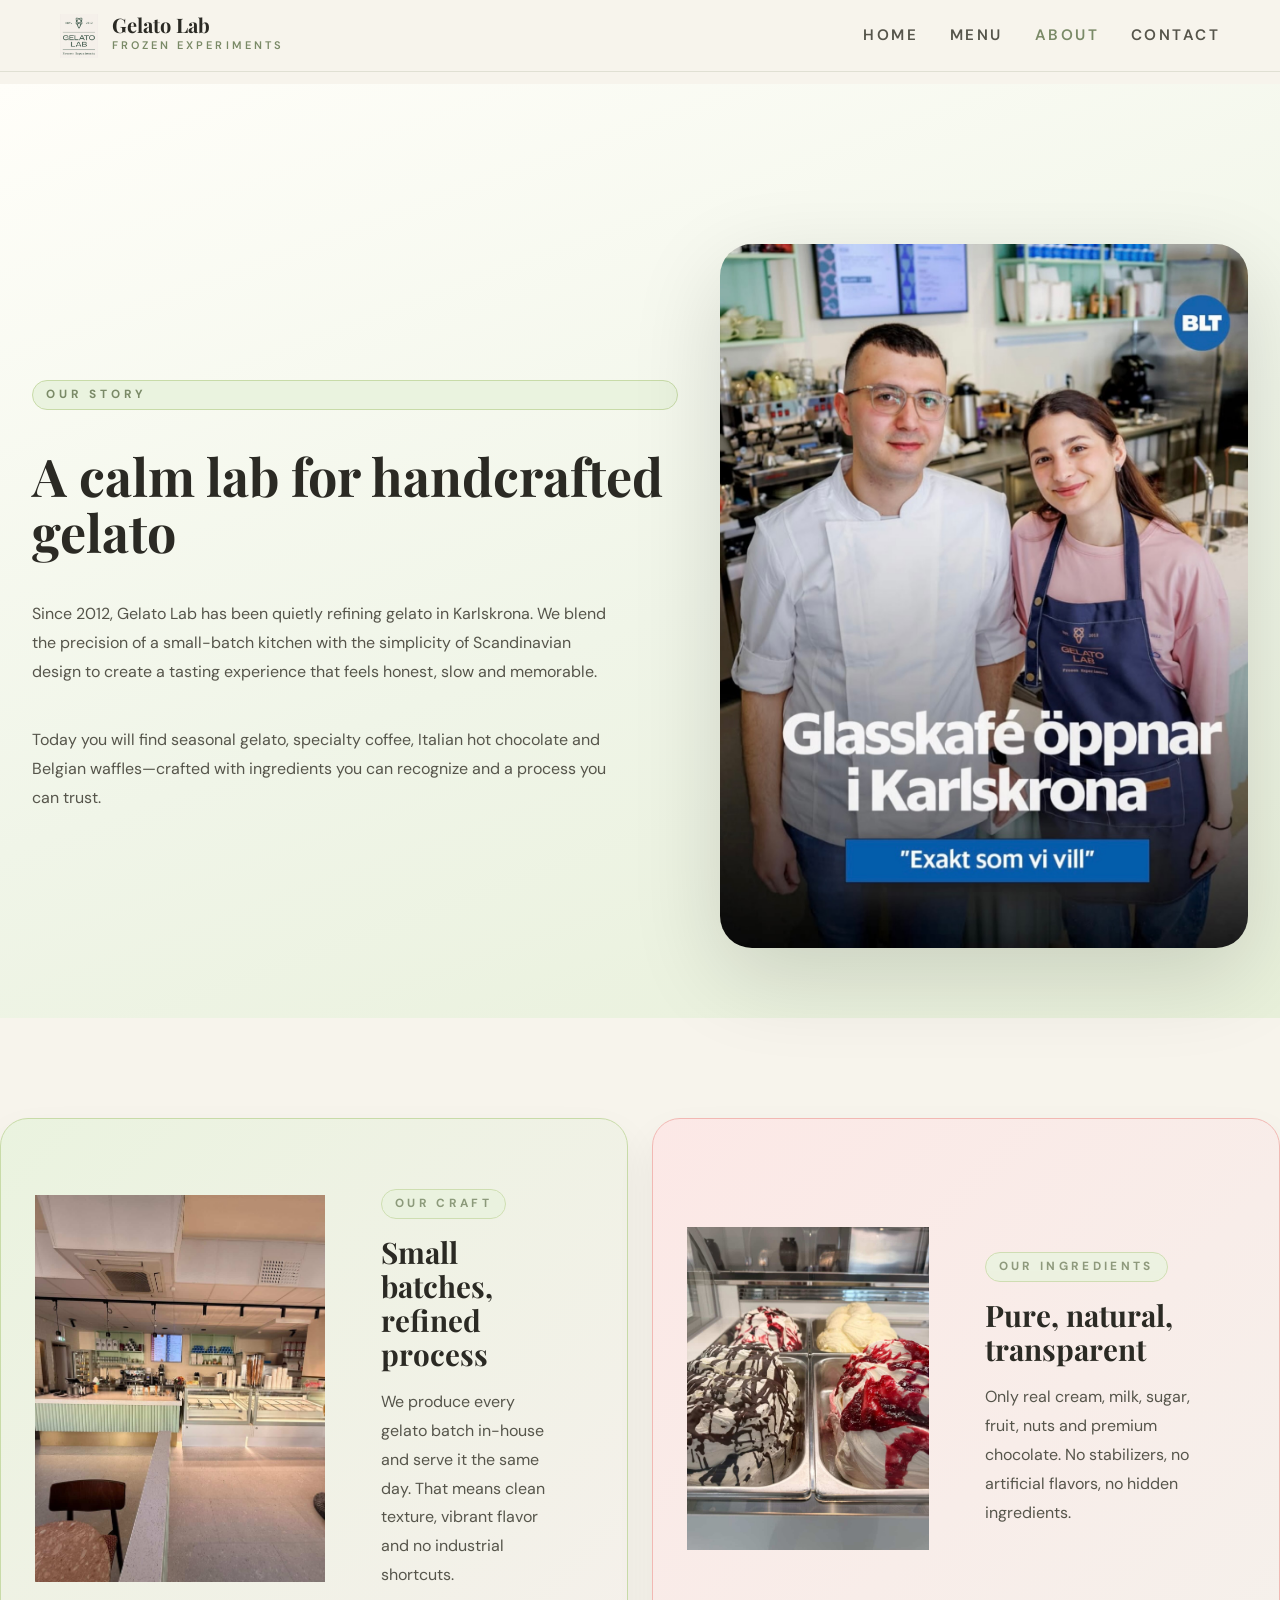
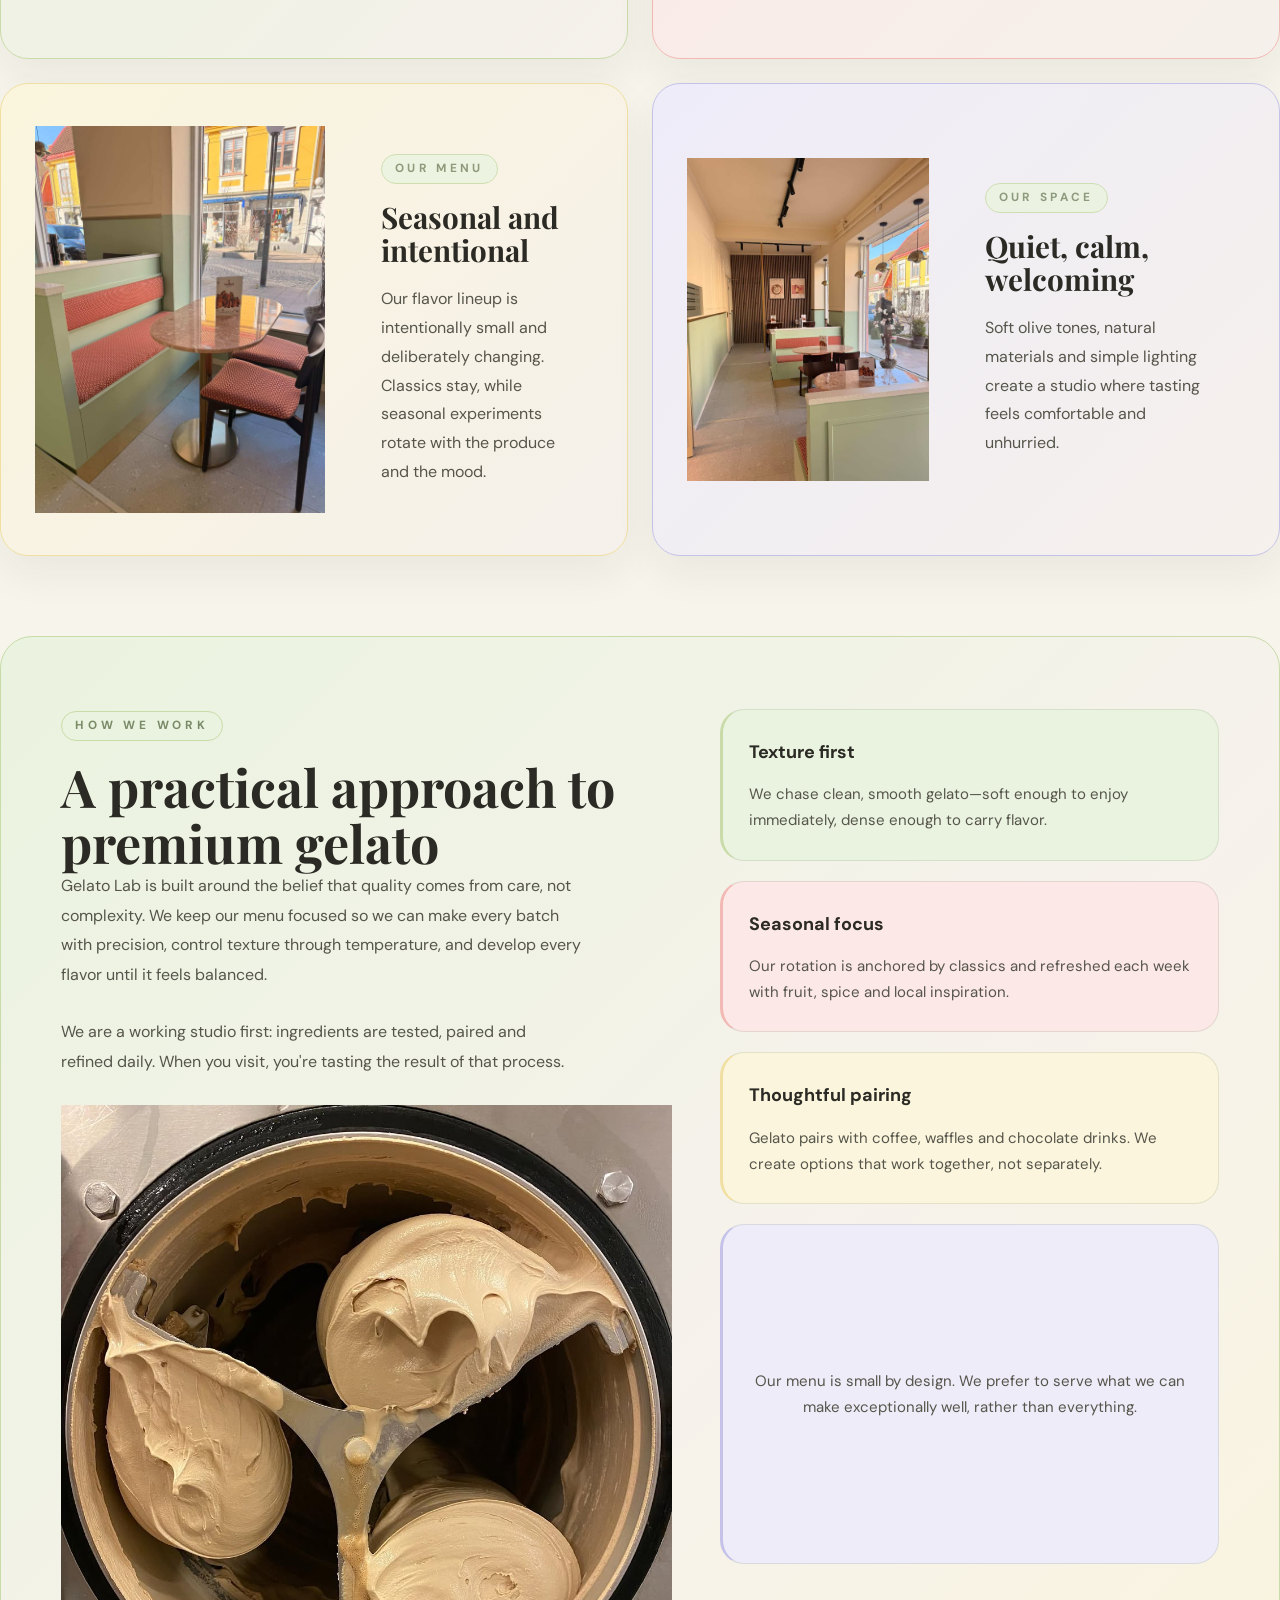
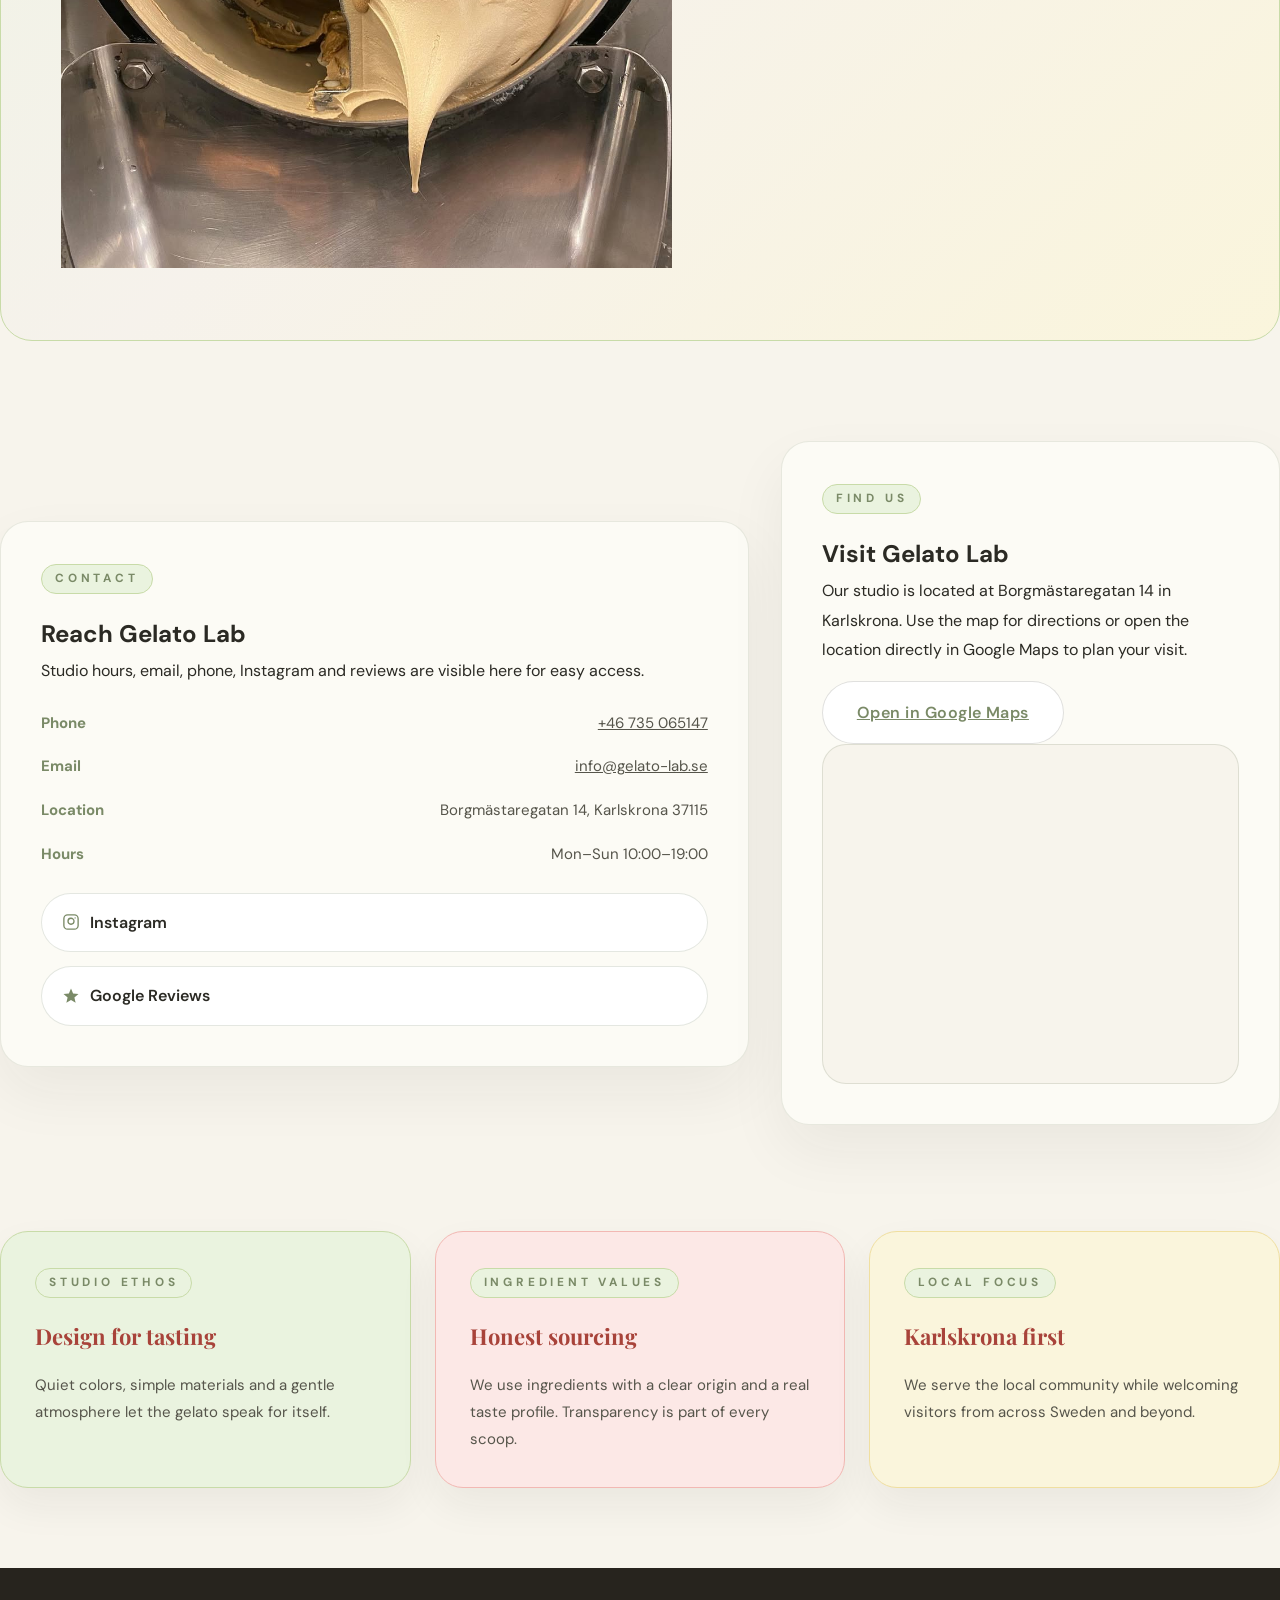
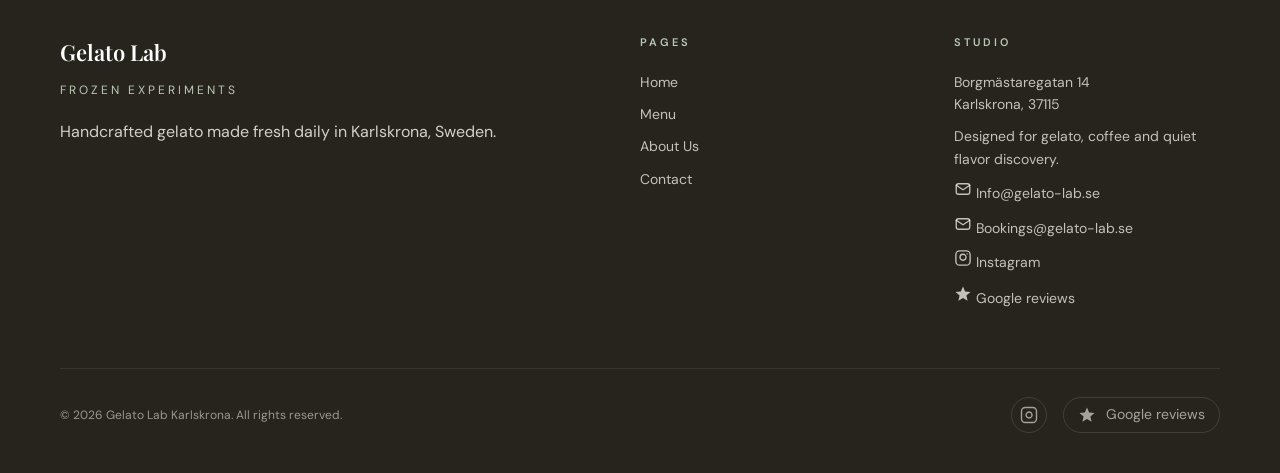
==== about.html @ 35ad4d68 "Initial commit — Gelato Lab website" ====
﻿<!DOCTYPE html>
<html lang="en">
<head>
  <meta charset="UTF-8">
  <meta name="viewport" content="width=device-width, initial-scale=1.0">
  <title>About — Gelato Lab Karlskrona</title>
  <meta name="description" content="About Gelato Lab Karlskrona — handcrafted gelato and seasonal flavor experiments in a calm Scandinavian studio.">
  <link rel="stylesheet" href="style.css">
</head>
<body>

<nav id="navbar">
  <a href="index.html" class="nav-logo">
    <img src="images/SnapInsta.to_659106997_18074643134551506_6275547762048214726_n.jpg" alt="Gelato Lab logo" class="nav-logo-image">
    <div>
      <div class="nav-logo-name">Gelato Lab</div>
      <div class="nav-logo-sub">Frozen Experiments</div>
    </div>
  </a>
  <div class="nav-links">
    <a href="index.html">Home</a>
    <a href="menu.html">Menu</a>
    <a href="about.html" class="active">About</a>
    <a href="about.html#contact">Contact</a>
  </div>
  <button class="hamburger" id="hamburger" aria-label="Menu">
    <span></span>
    <span></span>
    <span></span>
  </button>
</nav>

<div class="mobile-nav" id="mobileNav">
  <a href="index.html">Home</a>
  <a href="menu.html">Menu</a>
  <a href="about.html">About Us</a>
  <a href="about.html#contact">Contact</a>
</div>

<section class="page-hero page-wrapper">
  <div class="page-hero-grid">
    <div class="page-hero-copy">
      <div class="section-label">Our Story</div>
      <h1 class="section-title">A calm lab for handcrafted gelato</h1>
      <p>Since 2012, Gelato Lab has been quietly refining gelato in Karlskrona. We blend the precision of a small-batch kitchen with the simplicity of Scandinavian design to create a tasting experience that feels honest, slow and memorable.</p>
      <p class="page-hero-subtitle">Today you will find seasonal gelato, specialty coffee, Italian hot chocolate and Belgian waffles—crafted with ingredients you can recognize and a process you can trust.</p>
    </div>
    <div class="page-hero-media">
      <img src="images/Gelato Lab Karlskrona (@gelatolab_karlskrona) • Φωτογραφίες και βίντεο στο Instagram_files/659153234_18078002399551506_5171169523200007394_n.jpg" alt="Gelato Lab founders in the studio" />
    </div>
  </div>
</section>

<section class="page-wrapper about-feature-grid">
  <article class="feature-card">
    <div class="feature-photo">
      <img src="images/gelato-counter.jpg" alt="Gelato Lab counter with fresh gelato" />
    </div>
    <div class="feature-copy">
      <div class="section-label">Our craft</div>
      <h3>Small batches, refined process</h3>
      <p>We produce every gelato batch in-house and serve it the same day. That means clean texture, vibrant flavor and no industrial shortcuts.</p>
    </div>
  </article>
  <article class="feature-card">
    <div class="feature-photo">
      <img src="images/gelato-1.jpg" alt="Fresh gelato scoop from Gelato Lab" />
    </div>
    <div class="feature-copy">
      <div class="section-label">Our ingredients</div>
      <h3>Pure, natural, transparent</h3>
      <p>Only real cream, milk, sugar, fruit, nuts and premium chocolate. No stabilizers, no artificial flavors, no hidden ingredients.</p>
    </div>
  </article>
  <article class="feature-card">
    <div class="feature-photo">
      <img src="images/interior-3.jpg" alt="Gelato Lab menu and studio interior" />
    </div>
    <div class="feature-copy">
      <div class="section-label">Our menu</div>
      <h3>Seasonal and intentional</h3>
      <p>Our flavor lineup is intentionally small and deliberately changing. Classics stay, while seasonal experiments rotate with the produce and the mood.</p>
    </div>
  </article>
  <article class="feature-card">
    <div class="feature-photo">
      <img src="images/interior-1.jpg" alt="Gelato Lab interior with warm lighting" />
    </div>
    <div class="feature-copy">
      <div class="section-label">Our space</div>
      <h3>Quiet, calm, welcoming</h3>
      <p>Soft olive tones, natural materials and simple lighting create a studio where tasting feels comfortable and unhurried.</p>
    </div>
  </article>
</section>

<section class="page-wrapper visit">
  <div class="visit-grid">
    <div class="visit-text">
      <div class="section-label">How we work</div>
      <h2 class="section-title">A practical approach to premium gelato</h2>
      <p>Gelato Lab is built around the belief that quality comes from care, not complexity. We keep our menu focused so we can make every batch with precision, control texture through temperature, and develop every flavor until it feels balanced.</p>
      <p>We are a working studio first: ingredients are tested, paired and refined daily. When you visit, you're tasting the result of that process.</p>
      <div class="how-we-work-image">
        <img src="images/SnapInsta.to_621468457_18070999622408447_4140659916754461827_n.jpg" alt="Fresh gelato churned in the studio machine" />
      </div>
    </div>
    <div class="info-card">
      <div>
        <h3>Texture first</h3>
        <p>We chase clean, smooth gelato—soft enough to enjoy immediately, dense enough to carry flavor.</p>
      </div>
      <div>
        <h3>Seasonal focus</h3>
        <p>Our rotation is anchored by classics and refreshed each week with fruit, spice and local inspiration.</p>
      </div>
      <div>
        <h3>Thoughtful pairing</h3>
        <p>Gelato pairs with coffee, waffles and chocolate drinks. We create options that work together, not separately.</p>
      </div>
      <div class="map-slot">
        <p>Our menu is small by design. We prefer to serve what we can make exceptionally well, rather than everything.</p>
      </div>
    </div>
  </div>
</section>

<section id="contact" class="page-wrapper contact-summary">
  <div class="contact-summary-grid">
    <div class="contact-block">
      <div class="section-label">Contact</div>
      <h2>Reach Gelato Lab</h2>
      <p>Studio hours, email, phone, Instagram and reviews are visible here for easy access.</p>
      <div class="info-list">
        <div><strong>Phone</strong><span><a href="tel:+46735065147">+46 735 065147</a></span></div>
        <div><strong>Email</strong><span><a href="mailto:info@gelato-lab.se">info@gelato-lab.se</a></span></div>
        <div><strong>Location</strong><span>Borgmästaregatan 14, Karlskrona 37115</span></div>
        <div><strong>Hours</strong><span>Mon–Sun 10:00–19:00</span></div>
      </div>
      <div class="social-links">
        <a class="social-button" href="https://instagram.com/gelatolab_karlskrona" target="_blank" rel="noreferrer">
          <svg class="social-icon" viewBox="0 0 24 24" fill="none" stroke="currentColor" stroke-width="1.8" stroke-linecap="round" stroke-linejoin="round" aria-hidden="true">
            <rect x="2.5" y="2.5" width="19" height="19" rx="5" />
            <path d="M16 11.37a4 4 0 1 1-4.37-4.37 4 4 0 0 1 4.37 4.37z" />
            <path d="M17.5 6.5h.01" />
          </svg>
          Instagram
        </a>
        <a class="social-button" href="https://www.google.com/search?sca_esv=a8a1df066fc05464&hl=el-GR&sxsrf=ANbL-n54ofU8lD_Y3WZA1Qxf8tGjYwjTgw:1779018287555&si=AL3DRZFIhG6pAqfNLal55wUTwygCG0fClF3UxiOmgw9Hq7nbWeLBuldpTzaCF23j_IvNpRYEe43wrkkYQDiz-3UOODNv6yL4XcpLDLP13R3rFXqVkMTZ8NvjpI8g5ELxMSGSnvg6WJ2iunuxoPZFOhYgMo0wwz9n5g%3D%3D&q=Gelato+Lab+%CE%9A%CF%81%CE%B9%CF%84%CE%B9%CE%BA%CE%AD%CF%82&sa=X&ved=2ahUKEwjxltDIn8CUAxVdhu4BHSkZDgAQ0bkNegQILRAF&biw=1912&bih=948&dpr=1" target="_blank" rel="noreferrer">
          <svg class="social-icon" viewBox="0 0 24 24" fill="currentColor" aria-hidden="true">
            <path d="M12 17.27L18.18 21l-1.64-7.03L22 9.24l-7.19-.62L12 2 9.19 8.62 2 9.24l5.46 4.73L5.82 21z" />
          </svg>
          Google Reviews
        </a>
      </div>
    </div>
    <div class="visit-block">
      <div class="section-label">Find us</div>
      <h2>Visit Gelato Lab</h2>
      <p>Our studio is located at Borgmästaregatan 14 in Karlskrona. Use the map for directions or open the location directly in Google Maps to plan your visit.</p>
      <a class="btn-outline map-link" href="https://www.google.com/maps/search/?api=1&query=Borgm%C3%A4staregatan+14+Karlskrona" target="_blank" rel="noreferrer">Open in Google Maps</a>
      <div class="map-embed">
        <iframe src="https://www.google.com/maps?q=Borgm%C3%A4staregatan+14+Karlskrona&output=embed" loading="lazy" referrerpolicy="no-referrer-when-downgrade"></iframe>
      </div>
    </div>
  </div>
</section>

<section class="page-wrapper intro-grid">
  <article class="card">
    <div class="section-label">Studio ethos</div>
    <h3>Design for tasting</h3>
    <p>Quiet colors, simple materials and a gentle atmosphere let the gelato speak for itself.</p>
  </article>
  <article class="card">
    <div class="section-label">Ingredient values</div>
    <h3>Honest sourcing</h3>
    <p>We use ingredients with a clear origin and a real taste profile. Transparency is part of every scoop.</p>
  </article>
  <article class="card">
    <div class="section-label">Local focus</div>
    <h3>Karlskrona first</h3>
    <p>We serve the local community while welcoming visitors from across Sweden and beyond.</p>
  </article>
</section>


<footer>
  <div class="footer-grid page-wrapper">
    <div class="footer-brand">
      <div class="footer-logo-name">Gelato Lab</div>
      <div class="footer-slogan">Frozen Experiments</div>
      <p>Handcrafted gelato made fresh daily in Karlskrona, Sweden.</p>
    </div>
    <div class="footer-col">
      <h4>Pages</h4>
      <a href="index.html">Home</a>
      <a href="menu.html">Menu</a>
      <a href="about.html">About Us</a>
      <a href="about.html#contact">Contact</a>
    </div>
    <div class="footer-col">
      <h4>Studio</h4>
      <p>Borgmästaregatan 14<br>Karlskrona, 37115</p>
      <p>Designed for gelato, coffee and quiet flavor discovery.</p>
      <a class="footer-link" href="mailto:Info@gelato-lab.se">
        <svg viewBox="0 0 24 24" fill="none" stroke="currentColor" stroke-width="1.8" stroke-linecap="round" stroke-linejoin="round" aria-hidden="true">
          <rect x="3" y="5" width="18" height="14" rx="3" />
          <path d="M3 7l9 6 9-6" />
        </svg>
        Info@gelato-lab.se
      </a>
      <a class="footer-link" href="mailto:bookings@gelato-lab.se">
        <svg viewBox="0 0 24 24" fill="none" stroke="currentColor" stroke-width="1.8" stroke-linecap="round" stroke-linejoin="round" aria-hidden="true">
          <rect x="3" y="5" width="18" height="14" rx="3" />
          <path d="M3 7l9 6 9-6" />
        </svg>
        Bookings@gelato-lab.se
      </a>
      <a class="footer-link" href="https://instagram.com/gelatolab_karlskrona" target="_blank">
        <svg viewBox="0 0 24 24" fill="none" stroke="currentColor" stroke-width="1.8" stroke-linecap="round" stroke-linejoin="round" aria-hidden="true">
          <rect x="2.5" y="2.5" width="19" height="19" rx="5" />
          <path d="M16 11.37a4 4 0 1 1-4.37-4.37 4 4 0 0 1 4.37 4.37z" />
          <path d="M17.5 6.5h.01" />
        </svg>
        Instagram
      </a>
      <a class="footer-link" href="https://share.google/L7elpZVyy0P3SIsA5" target="_blank" style="margin-top:12px;">
        <svg viewBox="0 0 24 24" fill="currentColor" aria-hidden="true">
          <path d="M12 17.27L18.18 21l-1.64-7.03L22 9.24l-7.19-.62L12 2 9.19 8.62 2 9.24l5.46 4.73L5.82 21z" />
        </svg>
        Google reviews
      </a>
    </div>
  </div>
  <div class="footer-bottom page-wrapper">
    <span>© 2026 Gelato Lab Karlskrona. All rights reserved.</span>
    <div class="footer-social">
      <a href="https://instagram.com/gelatolab_karlskrona" target="_blank" aria-label="Instagram">
        <svg width="16" height="16" viewBox="0 0 24 24" fill="none" stroke="currentColor" stroke-width="1.8"><rect x="2" y="2" width="20" height="20" rx="5"/><path d="M16 11.37A4 4 0 1 1 12.63 8 4 4 0 0 1 16 11.37z"/><line x1="17.5" y1="6.5" x2="17.51" y2="6.5"/></svg>
      </a>
      <a class="footer-link" href="https://share.google/L7elpZVyy0P3SIsA5" target="_blank" aria-label="Google reviews">
        <svg width="16" height="16" viewBox="0 0 24 24" fill="currentColor" aria-hidden="true"><path d="M12 17.27L18.18 21l-1.64-7.03L22 9.24l-7.19-.62L12 2 9.19 8.62 2 9.24l5.46 4.73L5.82 21z"/></svg>
        <span>Google reviews</span>
      </a>
    </div>
  </div>
</footer>

<script>
  const navbar = document.getElementById('navbar');
  window.addEventListener('scroll', () => navbar.classList.toggle('scrolled', window.scrollY > 20));
  const hamburger = document.getElementById('hamburger');
  const mobileNav = document.getElementById('mobileNav');
  hamburger.addEventListener('click', () => mobileNav.classList.toggle('open'));
</script>
</body>
</html>
---- style.css ----
@import url('https://fonts.googleapis.com/css2?family=Playfair+Display:ital,wght@0,400;0,500;0,600;0,700;1,400;1,500&family=DM+Sans:wght@300;400;500;600&display=swap');

:root {
  --olive: #a8b899;
  --olive-dark: #7a8a67;
  --olive-soft: #dce4d4;
  --olive-pale: #eff3eb;
  --cream: #f5f0eb;
  --cream-soft: #ede8e2;
  --stone: #5f5a4d;
  --accent: #c75448;
  --accent-deep: #a8433a;
  --accent-soft: #f0d9ce;
  --text: #2b2a24;
  --text-mid: #56554b;
  --text-light: #7b7b72;
  --white: #fcfbf5;
  --shadow: rgba(41,38,33,0.08);
  --pistachio: #c8dba8;
  --pistachio-soft: #eaf3df;
  --strawberry: #f2b8b3;
  --strawberry-soft: #fce8e6;
  --lemon: #f0dfa0;
  --lemon-soft: #faf5dc;
  --blueberry: #c4c2e8;
  --blueberry-soft: #eeecf9;
}

* {
  margin: 0;
  padding: 0;
  box-sizing: border-box;
}

html {
  scroll-behavior: smooth;
}

body {
  min-height: 100vh;
  padding-top: 84px;
  font-family: 'DM Sans', sans-serif;
  font-size: 16px;
  line-height: 1.85;
  font-weight: 400;
  background: #f7f4ec;
  color: var(--text);
  overflow-x: hidden;
  -webkit-font-smoothing: antialiased;
  text-rendering: optimizeLegibility;
}

img {
  max-width: 100%;
  display: block;
}

a {
  color: inherit;
}

button,
a {
  font: inherit;
}

nav {
  position: fixed;
  top: 0;
  left: 0;
  right: 0;
  z-index: 100;
  background: rgba(247,244,236,0.94);
  backdrop-filter: blur(16px);
  -webkit-backdrop-filter: blur(16px);
  border-bottom: 1px solid rgba(107,124,89,0.16);
  padding: 0 60px;
  height: 72px;
  display: flex;
  align-items: center;
  justify-content: space-between;
  transition: box-shadow 0.3s ease;
}

nav.scrolled {
  box-shadow: 0 24px 60px rgba(41,38,33,0.08);
}

.nav-logo {
  display: flex;
  align-items: center;
  gap: 14px;
  text-decoration: none;
}

.nav-logo-image {
  height: 44px;
  width: auto;
}

.nav-logo-name {
  font-family: 'Playfair Display', serif;
  font-size: 20px;
  font-weight: 700;
  color: var(--text);
  line-height: 1;
}

.nav-logo-sub {
  font-size: 11px;
  letter-spacing: 0.28em;
  text-transform: uppercase;
  color: var(--olive-dark);
  font-weight: 600;
}

.nav-links {
  display: flex;
  align-items: center;
  gap: 32px;
}

.nav-links a {
  text-decoration: none;
  font-size: 0.95rem;
  color: var(--text-mid);
  font-weight: 600;
  letter-spacing: 0.16em;
  text-transform: uppercase;
  transition: color 0.2s ease;
}

.nav-links a.active,
.nav-links a:hover {
  color: var(--olive-dark);
}

.hamburger {
  display: none;
  background: none;
  border: none;
  cursor: pointer;
  flex-direction: column;
  gap: 5px;
  padding: 10px;
}

.hamburger span {
  width: 22px;
  height: 2px;
  border-radius: 999px;
  background: var(--text);
}

.mobile-nav {
  display: none;
  position: fixed;
  top: 72px;
  left: 0;
  right: 0;
  background: rgba(247,244,236,0.98);
  border-bottom: 1px solid rgba(107,124,89,0.18);
  padding: 22px 28px;
  flex-direction: column;
  gap: 18px;
  z-index: 99;
}

.mobile-nav a {
  font-size: 16px;
  color: var(--text-mid);
  text-decoration: none;
  font-weight: 600;
  padding: 10px 0;
  border-bottom: 1px solid rgba(238,242,232,0.8);
}

.mobile-nav.open {
  display: flex;
}

.section-label {
  font-size: 0.74rem;
  letter-spacing: 0.32em;
  text-transform: uppercase;
  color: var(--olive-dark);
  font-weight: 700;
  margin-bottom: 18px;
}

.section-title {
  font-family: 'Playfair Display', serif;
  font-size: clamp(36px, 5vw, 52px);
  color: var(--text);
  font-weight: 700;
  line-height: 1.08;
  margin: 0;
}

.section-title em {
  font-style: italic;
  color: var(--olive-dark);
}

.page-wrapper {
  width: 100%;
  max-width: 100%;
  margin: 0;
  padding: 0;
}

.hero-split {
  display: grid;
  grid-template-columns: 1fr 1fr;
  min-height: calc(100vh - 84px);
  margin-bottom: 72px;
}

.hero-split-copy {
  display: flex;
  flex-direction: column;
  justify-content: flex-start;
  gap: 28px;
  padding: 56px 72px 72px;
  background: linear-gradient(160deg, #fffef9 0%, #f0f5e8 55%, #e8f0da 100%);
  min-width: 0;
}

.hero-split-logo {
  width: 260px;
  height: auto;
  display: block;
}

.hero-split-text {
  display: flex;
  flex-direction: column;
  gap: 28px;
}

.hero-split-copy h1 {
  font-family: 'Playfair Display', serif;
  font-size: clamp(2.4rem, 3.2vw, 3.8rem);
  font-weight: 700;
  line-height: 1.08;
  letter-spacing: -0.04em;
  color: var(--text);
  margin: 0;
}

.hero-split-copy p {
  font-size: 1.05rem;
  color: var(--text-mid);
  max-width: 42ch;
  line-height: 1.9;
  margin: 0;
}

.hero-split-actions {
  display: flex;
  flex-wrap: wrap;
  gap: 14px;
}

.hero-info-divider {
  width: 48px;
  height: 2px;
  background: var(--olive-soft);
  border-radius: 2px;
  margin: 4px 0;
}

.hero-rating {
  display: flex;
  align-items: center;
  gap: 6px;
  text-decoration: none;
  font-size: 0.92rem;
  color: var(--text-mid);
}

.hero-rating-stars {
  color: #e8a020;
  font-size: 0.95rem;
  letter-spacing: 1px;
}

.hero-rating-score {
  font-weight: 700;
  color: var(--text);
}

.hero-rating-count {
  color: var(--text-light);
}

.hero-chips {
  display: flex;
  flex-wrap: wrap;
  gap: 8px;
}

.hero-chip {
  display: inline-flex;
  align-items: center;
  padding: 5px 14px;
  border-radius: 999px;
  border: 1px solid transparent;
  background: var(--pistachio-soft);
  font-size: 0.8rem;
  font-weight: 600;
  color: var(--text-mid);
  letter-spacing: 0.02em;
}

.hero-chip:nth-child(2) { background: var(--strawberry-soft); border-color: var(--strawberry); }
.hero-chip:nth-child(3) { background: var(--lemon-soft); border-color: var(--lemon); }
.hero-chip:nth-child(1) { background: var(--pistachio-soft); border-color: var(--pistachio); }
.hero-chip:nth-child(4) { background: var(--blueberry-soft); border-color: var(--blueberry); }
}

.hero-store-info {
  display: flex;
  flex-direction: column;
  gap: 8px;
}

.hero-store-row {
  display: flex;
  align-items: center;
  gap: 9px;
  font-size: 0.88rem;
  color: var(--text-mid);
}

.hero-store-row svg {
  flex-shrink: 0;
  color: var(--olive-dark);
}

.hero-store-row a {
  color: var(--text-mid);
  text-decoration: none;
}

.hero-store-row a:hover {
  color: var(--text);
}

.hero-features {
  display: grid;
  grid-template-columns: 1fr 1fr;
  gap: 8px 24px;
}

.hero-feature-item {
  display: flex;
  align-items: center;
  gap: 8px;
  font-size: 0.87rem;
  color: var(--text-mid);
  font-weight: 500;
}

.hero-feature-dot {
  width: 8px;
  height: 8px;
  border-radius: 50%;
  background: var(--pistachio);
  flex-shrink: 0;
}

.hero-feature-item:nth-child(2) .hero-feature-dot { background: var(--strawberry); }
.hero-feature-item:nth-child(3) .hero-feature-dot { background: var(--lemon); }
.hero-feature-item:nth-child(4) .hero-feature-dot { background: var(--blueberry); }

.hero-reviews {
  margin-top: 28px;
  border-top: 1px solid rgba(168,184,153,0.25);
  padding-top: 18px;
  position: relative;
  overflow: hidden;
  padding-bottom: 4px;
}

.hero-rating--inline {
  display: flex;
  align-items: center;
  gap: 6px;
  margin-bottom: 14px;
  text-decoration: none;
}

.hero-reviews-track {
  display: flex;
  transition: transform 0.6s cubic-bezier(0.4, 0, 0.2, 1);
}

.hero-review-slide {
  min-width: 100%;
  display: flex;
  flex-direction: column;
  gap: 10px;
  background: rgba(255,255,255,0.72);
  border: 1px solid rgba(200,219,168,0.4);
  border-radius: 16px;
  padding: 18px 20px 16px;
  position: relative;
  box-shadow: 0 2px 16px rgba(120,138,103,0.07);
}

.hero-review-slide::before {
  content: '\201C';
  position: absolute;
  top: -6px;
  left: 16px;
  font-family: 'Playfair Display', serif;
  font-size: 4rem;
  line-height: 1;
  color: var(--pistachio);
  opacity: 0.6;
  pointer-events: none;
}

.hero-review-stars {
  color: #e8a020;
  font-size: 0.88rem;
  letter-spacing: 2px;
}

.hero-review-text {
  font-size: 0.88rem;
  color: var(--text-mid);
  line-height: 1.7;
  font-style: italic;
  margin: 0;
  padding-top: 4px;
}

.hero-review-author {
  font-size: 0.78rem;
  color: var(--olive-dark);
  font-weight: 600;
  letter-spacing: 0.03em;
}


.hero-review-dot {
  width: 5px;
  height: 5px;
  border-radius: 50%;
  background: var(--olive-soft);
  transition: background 0.3s, transform 0.3s;
  cursor: default;
}

.hero-review-dot.active {
  background: var(--olive-dark);
  transform: scale(1.3);
}

.hero-review-nav {
  display: flex;
  align-items: center;
  gap: 12px;
  margin-top: 14px;
}

.hero-review-btn {
  background: none;
  border: 1px solid rgba(168,184,153,0.4);
  border-radius: 50%;
  width: 28px;
  height: 28px;
  display: flex;
  align-items: center;
  justify-content: center;
  cursor: pointer;
  color: var(--text-mid);
  font-size: 0.85rem;
  transition: border-color 0.2s, color 0.2s, background 0.2s;
  flex-shrink: 0;
  padding: 0;
}

.hero-review-btn:hover {
  border-color: var(--olive-dark);
  color: var(--text);
  background: var(--olive-pale);
}

.hero-review-dots {
  display: flex;
  gap: 6px;
  flex: 1;
}

.hero-split-media {
  overflow: hidden;
}

.hero-split-media img {
  width: 100%;
  height: 100%;
  object-fit: cover;
  display: block;
}

@media (max-width: 768px) {
  .hero-split {
    grid-template-columns: 1fr;
  }
  .hero-split-media {
    min-height: 420px;
    order: -1;
  }
  .hero-split-copy {
    padding: 48px 28px;
  }
}

.hero-visual {
  margin: 24px auto 72px;
  width: 100%;
  padding: 0 32px;
}

.hero-visual-grid {
  display: grid;
  grid-template-columns: 1.4fr 1fr 1fr;
  gap: 24px;
  min-height: 520px;
}

.page-hero-grid {
  display: grid;
  grid-template-columns: minmax(0, 1.1fr) minmax(0, 0.9fr);
  align-items: center;
  gap: 42px;
  max-width: 1280px;
  margin: 0 auto;
  padding: 0 32px;
}

.page-hero-copy {
  display: grid;
  gap: 20px;
}

.page-hero-media {
  width: 100%;
  border-radius: 32px;
  overflow: hidden;
  box-shadow: 0 28px 90px rgba(0, 0, 0, 0.14);
  min-height: 420px;
}

.page-hero-media img {
  width: 100%;
  height: 100%;
  object-fit: cover;
  display: block;
}

@media (max-width: 980px) {
  .page-hero-grid {
    grid-template-columns: 1fr;
    gap: 24px;
    padding: 0 24px;
  }

  .page-hero-media {
    min-height: 300px;
  }
}

@media (max-width: 980px) {
  .page-hero-media {
    aspect-ratio: 4 / 3;
  }
}

.hero-panel {
  position: relative;
  overflow: hidden;
  border-radius: 32px;
  min-height: 520px;
  display: flex;
  align-items: flex-end;
  box-shadow: 0 32px 96px rgba(0, 0, 0, 0.14);
}

.hero-panel-large {
  min-height: 720px;
}

.hero-panel-hero {
  min-height: unset;
  display: block;
}

.hero-panel-hero .hero-main-img {
  position: static;
  width: 100%;
  height: auto;
  object-fit: unset;
  transform: none !important;
}

.hero-panel-hero .hero-panel-overlay {
  position: absolute;
  inset: 0;
  height: auto;
  justify-content: space-between;
  background: linear-gradient(180deg, rgba(18,22,18,0.42) 0%, rgba(18,22,18,0.02) 35%, rgba(18,22,18,0.60) 70%, rgba(18,22,18,0.96) 100%);
}

.hero-logo-overlay {
  width: 36px;
  height: auto;
  display: block;
  filter: brightness(0) invert(1);
  opacity: 0.85;
}

.hero-panel img {
  position: absolute;
  inset: 0;
  width: 100%;
  height: 100%;
  object-fit: cover;
  transition: transform 0.55s ease;
}

.hero-panel:hover img,
.hero-panel:focus-within img {
  transform: scale(1.05);
}

.hero-panel-overlay {
  position: relative;
  z-index: 1;
  width: 100%;
  height: 100%;
  display: flex;
  flex-direction: column;
  justify-content: flex-end;
  padding: 48px;
  background: linear-gradient(180deg, rgba(18, 22, 18, 0.04) 0%, rgba(18, 22, 18, 0.62) 38%, rgba(18, 22, 18, 0.98) 100%);
}

.hero-panel-overlay .section-label,
.hero-panel-overlay h2,
.hero-panel-overlay h1,
.hero-panel-overlay p {
  position: relative;
  z-index: 2;
  color: #fff;
}

.hero-panel-overlay .section-label {
  color: rgba(255, 255, 255, 0.9);
  letter-spacing: 0.32em;
  text-transform: uppercase;
  font-size: 0.82rem;
  margin-bottom: 18px;
  display: inline-block;
}

.hero-panel-overlay h1,
.hero-panel-overlay h2 {
  margin: 0;
  letter-spacing: -0.05em;
}

.hero-panel-overlay h1 {
  font-family: 'Playfair Display', serif;
  font-size: clamp(3rem, 4vw, 4.2rem);
  font-weight: 700;
  line-height: 1.04;
  margin-bottom: 18px;
}

.hero-panel-overlay h2 {
  font-family: 'Playfair Display', serif;
  font-size: clamp(2rem, 2.7vw, 2.4rem);
  font-weight: 700;
  margin-bottom: 14px;
}

.hero-panel-overlay p {
  margin: 0;
  max-width: 44ch;
  line-height: 1.9;
  color: rgba(255, 255, 255, 0.9);
  font-size: 1rem;
}

.hero-panel-actions {
  display: flex;
  flex-wrap: wrap;
  gap: 18px;
  margin-top: 24px;
  align-items: center;
  justify-content: flex-start;
}

.hero-action {
  display: inline-flex;
  align-items: center;
  justify-content: center;
  padding: 14px 30px;
  border-radius: 999px;
  background: rgba(255, 255, 255, 0.96);
  color: var(--text);
  font-weight: 700;
  font-size: 0.95rem;
  letter-spacing: 0.1em;
  text-transform: uppercase;
  text-decoration: none;
  box-shadow: 0 14px 32px rgba(0, 0, 0, 0.12);
  transition: transform 0.2s ease, box-shadow 0.2s ease, background 0.2s ease;
}

.hero-action:hover,
.hero-action:focus-visible {
  transform: translateY(-1px);
  box-shadow: 0 18px 42px rgba(0, 0, 0, 0.18);
}

.hero-action.ghost {
  background: rgba(255, 255, 255, 0.18);
  color: #fff;
  border: 1px solid rgba(255, 255, 255, 0.28);
}

.hero-action.ghost:hover,
.hero-action.ghost:focus-visible {
  background: rgba(255, 255, 255, 0.28);
}

.feature-strip {
  display: grid;
  grid-template-columns: repeat(3, minmax(0, 1fr));
  gap: 24px;
  max-width: 1280px;
  margin: 60px auto 84px;
  padding: 0 32px;
}

.feature-card {
  background: rgba(255, 255, 255, 0.96);
  border: 1px solid rgba(158, 171, 148, 0.22);
  border-radius: 28px;
  padding: 34px;
  box-shadow: 0 18px 42px rgba(27, 26, 24, 0.08);
}

.feature-card .section-label {
  display: block;
  color: var(--olive-dark);
  opacity: 0.84;
  letter-spacing: 0.28em;
  margin-bottom: 16px;
}

.feature-card h3 {
  font-family: 'Playfair Display', serif;
  font-size: 1.85rem;
  margin-bottom: 16px;
  line-height: 1.14;
  color: var(--text);
}

.feature-card p {
  color: var(--text-mid);
  line-height: 1.8;
  font-size: 1rem;
  margin: 0;
}

@media (max-width: 1120px) {
  .hero-gallery-grid {
    grid-template-columns: 1fr;
    grid-template-rows: auto;
  }

  .hero-card.large,
  .hero-card.wide {
    min-height: 360px;
  }

  .hero-card-overlay {
    padding: 30px;
  }

  .feature-strip {
    grid-template-columns: 1fr;
    padding: 0 24px;
  }
}

@media (max-width: 680px) {
  .hero-gallery {
    padding: 0 18px;
  }

  .hero-card-overlay h1 {
    font-size: 2.6rem;
  }

  .hero-card-overlay h2 {
    font-size: 1.8rem;
  }

  .hero-card-overlay p,
  .feature-card p {
    font-size: 0.98rem;
  }
}

.gallery-showcase,
.showcase-grid,
.showcase-item,
.showcase-item img,
.showcase-item.large,
.showcase-item.tall,
.showcase-item.wide {
  display: none;
}

.our-lab-video {
  position: relative;
  border-radius: 28px;
  overflow: hidden;
  box-shadow: 0 28px 80px rgba(41,38,33,0.14);
  min-height: 420px;
  aspect-ratio: 16 / 9;
  background: #000;
  line-height: 0;
  font-size: 0;
}

.our-lab-video video {
  width: 100%;
  height: 100%;
  object-fit: cover;
  display: block;
}


/* Quality Blocks */
.quick-highlights,
.quality-blocks {
  display: grid;
  grid-template-columns: repeat(3, 1fr);
  gap: 28px;
  margin: 80px auto;
}

.quick-highlights {
  margin: 60px auto;
}

.quick-highlights .highlight-card,
.quality-block {
  background: rgba(255,255,255,0.95);
  border: 1px solid rgba(168,184,153,0.18);
  border-radius: 24px;
  padding: 36px 32px;
  text-align: center;
  transition: box-shadow 0.3s ease, transform 0.3s ease;
}

.quick-highlights .highlight-card:hover,
.quality-block:hover {
  transform: translateY(-4px);
  box-shadow: 0 16px 48px rgba(41,38,33,0.08);
}

.quick-highlights .highlight-card h3,
.quality-block h3 {
  font-family: 'Playfair Display', serif;
  font-size: 24px;
  margin: 0 0 18px;
  color: var(--text);
  letter-spacing: -0.01em;
}

.quick-highlights .highlight-card p,
.quality-block p {
  color: var(--text-mid);
  line-height: 1.8;
  font-size: 16px;
  margin: 0;
}

.quality-block:hover {
  transform: translateY(-4px);
  box-shadow: 0 16px 48px rgba(41,38,33,0.08);
}

.quality-block h3 {
  font-family: 'Playfair Display', serif;
  font-size: 26px;
  margin: 0 0 16px;
  color: var(--text);
  letter-spacing: -0.01em;
}

.quality-block p {
  color: var(--text-mid);
  line-height: 1.8;
  font-size: 16px;
  margin: 0;
}

.hero-features {
  display: grid;
  grid-template-columns: repeat(2, minmax(0, 1fr));
  gap: 14px;
  margin-top: 28px;
}

.hero-feature {
  background: linear-gradient(135deg, rgba(168,184,153,0.08) 0%, rgba(199,84,72,0.06) 100%);
  border: 1px solid rgba(199,84,72,0.15);
  border-radius: 20px;
  padding: 18px 20px;
}

.hero-feature strong {
  display: block;
  color: var(--accent);
  margin-bottom: 8px;
  font-size: 14px;
  font-weight: 600;
}

.hero-feature span {
  font-size: 14px;
  color: var(--text-mid);
  line-height: 1.7;
}

.btn-primary,
.btn-outline {
  display: inline-flex;
  align-items: center;
  justify-content: center;
  padding: 16px 34px;
  border-radius: 999px;
  text-decoration: none;
  font-weight: 600;
  letter-spacing: 0.03em;
  transition: transform 0.2s ease, background 0.2s ease, color 0.2s ease;
}

.btn-primary {
  background: var(--accent);
  color: var(--white);
}

.btn-primary:hover {
  transform: translateY(-2px);
  background: var(--accent-deep);
}

.btn-outline {
  border: 1px solid rgba(86,85,75,0.18);
  background: rgba(255,255,255,0.92);
  color: var(--text);
}

.btn-outline:hover {
  transform: translateY(-2px);
  background: rgba(238,242,232,0.95);
}

.hero-meta {
  display: grid;
  grid-template-columns: repeat(2, minmax(0, 1fr));
  gap: 18px;
  margin-top: 40px;
}

.hero-meta div {
  border-radius: 20px;
  border: 1px solid rgba(107,124,89,0.18);
  background: rgba(255,255,255,0.9);
  padding: 20px 22px;
  color: var(--text-mid);
  font-size: 14px;
  line-height: 1.8;
}

.hero-meta strong {
  display: block;
  color: var(--olive-dark);
  margin-bottom: 6px;
  font-weight: 700;
}

.hero-social {
  display: grid;
  gap: 14px;
  margin-top: 24px;
}

.social-button {
  display: inline-flex;
  align-items: center;
  gap: 10px;
  padding: 14px 20px;
  border-radius: 999px;
  border: 1px solid rgba(107,124,89,0.18);
  background: rgba(255,255,255,0.92);
  color: var(--text);
  text-decoration: none;
  font-weight: 600;
  transition: transform 0.2s ease, background 0.2s ease;
}

.social-button:hover {
  transform: translateY(-1px);
  background: rgba(238,242,232,0.95);
}

.social-button svg,
.footer-social a svg,
.footer-link svg,
.inline-icon svg {
  width: 18px;
  height: 18px;
}

.social-icon,
.inline-icon {
  display: inline-flex;
  align-items: center;
  justify-content: center;
  color: var(--olive-dark);
}

.contact-line {
  display: flex;
  align-items: flex-start;
  gap: 12px;
  margin: 14px 0;
}

.contact-line strong {
  display: inline-block;
  min-width: 80px;
  color: var(--olive-dark);
}

.footer-link {
  display: flex;
  align-items: center;
  gap: 10px;
  color: inherit;
  text-decoration: none;
}

.footer-link svg {
  flex-shrink: 0;
}

.contact-block {
  margin: 80px 0 64px;
}

.contact-grid {
  display: grid;
  grid-template-columns: 1.05fr 0.95fr;
  gap: 36px;
  align-items: start;
  margin-top: 48px;
}

.contact-summary {
  margin: 100px 0 80px;
}

.contact-summary-grid {
  display: grid;
  grid-template-columns: 1.2fr 0.8fr;
  gap: 32px;
  align-items: start;
}

.contact-summary .contact-block,
.contact-summary .visit-block {
  background: var(--white);
  border: 1px solid rgba(107,124,89,0.15);
  border-radius: 28px;
  padding: 40px;
  box-shadow: 0 26px 60px rgba(41,38,33,0.06);
}

.contact-summary .info-list {
  display: grid;
  gap: 16px;
  margin-top: 24px;
}

.contact-summary .info-list div {
  display: flex;
  justify-content: space-between;
  gap: 16px;
  color: var(--text-mid);
  font-size: 15px;
}

.contact-summary .info-list strong {
  color: var(--olive-dark);
}

.quick-links {
  display: flex;
  flex-wrap: wrap;
  gap: 14px;
  margin: 26px 0 12px;
}

.quick-links .btn-outline {
  white-space: nowrap;
}

.review-note {
  color: var(--text-mid);
  line-height: 1.8;
  margin-top: 18px;
}

.contact-card {
  background: var(--white);
  border: 1px solid rgba(107,124,89,0.15);
  border-radius: 28px;
  padding: 40px;
  box-shadow: 0 26px 60px rgba(41,38,33,0.06);
}

.contact-card p {
  color: var(--text-mid);
  line-height: 1.85;
  font-size: 15px;
  margin-bottom: 18px;
}

.contact-card a {
  color: var(--olive-dark);
  text-decoration: none;
  font-weight: 600;
}

.contact-card a:hover {
  text-decoration: underline;
}

.social-links {
  display: grid;
  gap: 14px;
  margin-top: 24px;
}

.map-card {
  border-radius: 28px;
  overflow: hidden;
  box-shadow: 0 26px 60px rgba(41,38,33,0.08);
  min-height: 420px;
  background: #f7f4ec;
}

.map-card iframe {
  width: 100%;
  height: 100%;
  border: 0;
}



.photo-gallery.highlight-photos {
  margin: 48px 0 80px;
}

.photo-grid {
  display: grid;
  grid-template-columns: repeat(12, minmax(0, 1fr));
  grid-auto-rows: minmax(200px, auto);
  gap: 18px;
}

.photo-card {
  border-radius: 28px;
  overflow: hidden;
  box-shadow: 0 32px 80px rgba(41,38,33,0.10);
  background: #f5f0eb;
  transition: transform 0.25s ease;
}

.photo-card img {
  width: 100%;
  height: 100%;
  object-fit: cover;
  display: block;
}

.photo-card.large {
  grid-column: span 7;
  grid-row: span 2;
  min-height: 540px;
}

.photo-card.tall {
  grid-column: span 5;
  grid-row: span 2;
  min-height: 540px;
}

.photo-card.wide {
  grid-column: span 12;
  min-height: 320px;
}

.photo-card:hover {
  transform: translateY(-3px);
}

.about-photo img {
  width: 100%;
  height: 100%;
  object-fit: cover;
  display: block;
}

.intro-grid {
  display: grid;
  grid-template-columns: repeat(3, minmax(0, 1fr));
  gap: 24px;
  margin: 100px 0 80px;
}

.about-feature-grid {
  display: grid;
  grid-template-columns: repeat(2, minmax(0, 1fr));
  gap: 24px;
  margin: 100px 0 80px;
}

.feature-card {
  display: grid;
  grid-template-columns: 1fr 1.2fr;
  gap: 26px;
  background: linear-gradient(135deg, rgba(245,240,235,0.88) 0%, rgba(168,184,153,0.25) 100%);
  border: 1px solid rgba(168,184,153,0.15);
  border-radius: 28px;
  overflow: hidden;
  box-shadow: 0 18px 40px rgba(41,38,33,0.06);
  align-items: center;
}

.feature-card:nth-child(odd) {
  grid-template-columns: 1.2fr 1fr;
}

.feature-photo {
  min-height: 240px;
  overflow: hidden;
}

.feature-photo img {
  width: 100%;
  height: 100%;
  object-fit: cover;
  display: block;
}

.feature-copy {
  padding: 34px 30px;
}

.feature-copy .section-label {
  display: inline-flex;
  margin-bottom: 16px;
}

.feature-copy h3 {
  margin-top: 0;
  margin-bottom: 18px;
}

.feature-copy p {
  color: var(--text-mid);
  line-height: 1.8;
}

.card {
  background: linear-gradient(135deg, rgba(245,240,235,0.8) 0%, rgba(168,184,153,0.2) 100%);
  border: 1px solid rgba(168,184,153,0.15);
  border-radius: 28px;
  padding: 34px;
  box-shadow: 0 18px 40px rgba(41,38,33,0.06);
}

.card h3 {
  font-family: 'Playfair Display', serif;
  font-size: 22px;
  margin-bottom: 16px;
  color: var(--accent-deep);
}

.card p {
  color: var(--text-mid);
  line-height: 1.8;
  font-size: 15px;
}

.about-teaser {
  display: grid;
  grid-template-columns: 1fr 1fr;
  gap: 42px;
  align-items: center;
  margin-bottom: 100px;
}

.about-teaser-text {
  background: linear-gradient(135deg, rgba(245,240,235,0.6) 0%, rgba(220,228,212,0.2) 100%);
  border-left: 6px solid var(--accent);
  padding: 42px 40px;
  border-radius: 20px;
}

.about-teaser-text .section-label {
  color: var(--accent);
}

.about-photos {
  display: grid;
  grid-template-columns: 1fr 1fr;
  grid-template-rows: 1fr 1fr;
  gap: 18px;
}

.about-photo {
  height: 220px;
  border-radius: 24px;
  overflow: hidden;
  background-size: cover;
  background-position: center;
  box-shadow: 0 24px 60px rgba(41,38,33,0.08);
}

.about-photo.large {
  grid-row: span 2;
  min-height: 460px;
}

.about-photos .photo-1 {
  background-image: url('images/interior-1.jpg');
}

.about-photos .photo-2 {
  background-image: url('images/gelato-counter.jpg');
}

.about-photos .photo-3 {
  background-image: url('images/interior-3.jpg');
}

.about-teaser-text p {
  color: var(--text-mid);
  line-height: 1.85;
  font-size: 16px;
  margin-bottom: 24px;
}

.visit {
  background: linear-gradient(135deg, rgba(220,228,212,0.2) 0%, rgba(240,217,206,0.15) 100%);
  border-radius: 32px;
  padding: 72px 60px;
  margin-bottom: 100px;
  border: 1px solid rgba(199,84,72,0.1);
}

.contact-section {
  background: linear-gradient(135deg, rgba(168,184,153,0.25) 0%, rgba(245,240,235,0.3) 50%, rgba(199,84,72,0.1) 100%);
  border-radius: 32px;
  padding: 72px 60px;
  margin-bottom: 100px;
  border: 2px solid rgba(168,184,153,0.3);
  box-shadow: 0 24px 60px rgba(168,184,153,0.15);
}

.contact-section .section-label {
  color: var(--olive-dark);
}

.contact-section .section-title {
  color: var(--text);
}

.contact-section .contact-line strong {
  color: var(--olive-dark);
}

.contact-section .info-card {
  background: rgba(245,240,235,0.9);
  border: 1px solid rgba(168,184,153,0.2);
}

.our-lab-section {
  background: #243228;
  padding: 100px 72px;
  margin-bottom: 100px;
  color: #fff;
}

.our-lab-inner {
  max-width: 1320px;
  margin: 0 auto;
  display: flex;
  flex-direction: column;
  gap: 72px;
}

.our-lab-top {
  display: grid;
  grid-template-columns: 1fr 1fr;
  gap: 72px;
  align-items: center;
}

.our-lab-label {
  font-size: 0.78rem;
  font-weight: 700;
  letter-spacing: 0.28em;
  text-transform: uppercase;
  color: var(--olive);
  margin-bottom: 20px;
}

.our-lab-heading h2 {
  font-family: 'Playfair Display', serif;
  font-size: clamp(2.6rem, 4vw, 4rem);
  font-weight: 700;
  line-height: 1.08;
  letter-spacing: -0.03em;
  color: #fff;
  margin-bottom: 24px;
}

.our-lab-heading p {
  color: rgba(255,255,255,0.65);
  font-size: 1.05rem;
  line-height: 1.85;
  max-width: 48ch;
}

.our-lab-stats {
  display: grid;
  grid-template-columns: 1fr 1fr;
  gap: 2px;
  background: rgba(255,255,255,0.06);
  border-radius: 20px;
  overflow: hidden;
}

.our-lab-stat {
  display: flex;
  flex-direction: column;
  gap: 6px;
  padding: 36px 32px;
  background: rgba(255,255,255,0.04);
}

.our-lab-stat strong {
  font-family: 'Playfair Display', serif;
  font-size: 2.6rem;
  font-weight: 700;
  color: #fff;
  line-height: 1;
}

.our-lab-stat span {
  font-size: 0.85rem;
  color: rgba(255,255,255,0.5);
  text-transform: uppercase;
  letter-spacing: 0.1em;
}

.our-lab-video-wrap {
  border-radius: 24px;
  overflow: hidden;
  box-shadow: 0 40px 100px rgba(0,0,0,0.4);
  aspect-ratio: 16 / 7;
  background: #000;
}

.our-lab-video-wrap video {
  width: 100%;
  height: 100%;
  object-fit: cover;
  display: block;
  pointer-events: none;
  user-select: none;
  -webkit-user-select: none;
}

.our-lab-pillars {
  display: grid;
  grid-template-columns: repeat(3, 1fr);
  gap: 2px;
  background: rgba(255,255,255,0.06);
  border-radius: 20px;
  overflow: hidden;
}

.our-lab-pillar {
  padding: 40px 36px;
  background: rgba(255,255,255,0.04);
}

.our-lab-pillar strong {
  display: block;
  font-size: 1.05rem;
  font-weight: 700;
  color: #fff;
  margin-bottom: 12px;
}

.our-lab-pillar p {
  color: rgba(255,255,255,0.55);
  font-size: 0.92rem;
  line-height: 1.75;
  margin: 0;
}

.our-lab-photos {
  display: grid;
  grid-template-columns: repeat(3, 1fr);
  gap: 16px;
}

.our-lab-photos img {
  width: 100%;
  aspect-ratio: 4 / 3;
  object-fit: cover;
  border-radius: 16px;
  display: block;
}

.visit-grid {
  display: grid;
  grid-template-columns: 1.1fr 0.9fr;
  gap: 48px;
  align-items: start;
}

.visit-text p {
  color: var(--text-mid);
  font-size: 16px;
  line-height: 1.85;
  max-width: 520px;
  margin-bottom: 28px;
}

.info-card {
  display: grid;
  gap: 20px;
}

.info-card div {
  background: var(--white);
  border: 1px solid rgba(107,124,89,0.16);
  border-radius: 24px;
  padding: 26px;
}

.info-card h3 {
  font-size: 18px;
  margin-bottom: 12px;
  color: var(--text);
}

.info-card p {
  color: var(--text-mid);
  font-size: 15px;
  line-height: 1.75;
}

.map-slot {
  min-height: 340px;
  border-radius: 24px;
  padding: 28px;
  border: 1px solid rgba(107,124,89,0.18);
  background: linear-gradient(180deg, rgba(238,242,232,0.7), rgba(255,255,255,0.9));
  display: grid;
  place-items: center;
  color: var(--olive-dark);
  text-align: center;
  font-size: 15px;
  line-height: 1.75;
}

.map-embed {
  width: 100%;
  min-height: 340px;
  border-radius: 24px;
  overflow: hidden;
  border: 1px solid rgba(107,124,89,0.18);
  background: #f7f4ec;
}

.map-embed iframe {
  width: 100%;
  height: 100%;
  border: 0;
}

.map-link {
  display: inline-block;
  margin-top: 16px;
  color: var(--olive-dark);
  text-decoration: underline;
}

.page-hero {
  padding: 160px 0 70px;
  background: var(--cream);
}

.page-hero p {
  margin-top: 20px;
  max-width: 580px;
  color: var(--text-mid);
  font-size: 16px;
  line-height: 1.8;
}

.menu-body {
  max-width: 1600px;
  margin: 0 auto 60px;
  padding: 0 24px 40px;
}

.menu-scan-grid {
  display: grid;
  grid-template-columns: repeat(3, minmax(340px, 1fr));
  gap: 32px;
  margin-top: 28px;
}

.menu-scan {
  display: flex;
  flex-direction: column;
  border-radius: 32px;
  border: 1px solid rgba(168,184,153,0.16);
  background: linear-gradient(135deg, rgba(245,240,235,0.88) 0%, rgba(168,184,153,0.18) 100%);
  box-shadow: 0 26px 58px rgba(41,38,33,0.08);
  overflow: hidden;
  padding: 40px 32px;
  min-height: calc(100vh - 180px);
  transition: transform 0.25s ease, box-shadow 0.25s ease, border-color 0.25s ease;
  border: 1px solid rgba(168,184,153,0.15);
}

.menu-scan:hover {
  transform: translateY(-4px);
  box-shadow: 0 28px 60px rgba(199,84,72,0.12);
  border-color: rgba(199,84,72,0.3);
}

.menu-scan h2 {
  font-family: 'Playfair Display', serif;
  font-size: 26px;
  margin: 0 0 18px 0;
  color: var(--text);
  line-height: 1.04;
}

.menu-scan p {
  color: var(--text-mid);
  font-size: 13px;
  margin-bottom: 20px;
}

.menu-thumbnail {
  width: 100%;
  flex: 1;
  min-height: 48vh;
  object-fit: cover;
  border-radius: 16px;
  display: block;
  background: #f7f4ec;
  transition: transform 0.25s ease;
}

.menu-scan:hover .menu-thumbnail {
  transform: scale(1.02);
}

/* Menu Modal Styles */
.menu-modal {
  display: none;
  position: fixed;
  top: 0;
  left: 0;
  right: 0;
  bottom: 0;
  background: rgba(41,38,33,0.5);
  backdrop-filter: blur(4px);
  z-index: 1000;
  align-items: center;
  justify-content: center;
  padding: 20px;
  animation: fadeIn 0.25s ease;
}

.menu-modal.open {
  display: flex;
}

.menu-modal-content {
  background: white;
  border-radius: 32px;
  max-width: 800px;
  width: 100%;
  max-height: 90vh;
  overflow-y: auto;
  padding: 40px;
  position: relative;
  box-shadow: 0 48px 100px rgba(41,38,33,0.15);
  animation: slideUp 0.3s ease;
}

.menu-modal-close {
  position: absolute;
  top: 24px;
  right: 24px;
  background: none;
  border: none;
  width: 32px;
  height: 32px;
  padding: 0;
  cursor: pointer;
  color: var(--text);
  display: flex;
  align-items: center;
  justify-content: center;
  transition: color 0.2s ease, transform 0.2s ease;
  z-index: 10;
}

.menu-modal-close:hover {
  color: var(--accent);
  transform: rotate(90deg);
}

.menu-modal-close svg {
  width: 24px;
  height: 24px;
}

.menu-modal-header {
  margin-bottom: 32px;
}

.menu-modal-header h2 {
  font-family: 'Playfair Display', serif;
  font-size: 36px;
  margin: 0 0 8px 0;
  color: var(--text);
}

.menu-modal-header p {
  color: var(--text-mid);
  font-size: 14px;
  margin: 0;
}

.menu-modal-body {
  display: flex;
  flex-direction: column;
  gap: 24px;
}

.menu-modal-image {
  width: 100%;
  height: auto;
  border-radius: 20px;
  display: block;
  background: #f7f4ec;
}

.menu-modal-links {
  display: flex;
  gap: 16px;
}

@keyframes fadeIn {
  from {
    opacity: 0;
  }
  to {
    opacity: 1;
  }
}

@keyframes slideUp {
  from {
    opacity: 0;
    transform: translateY(30px);
  }
  to {
    opacity: 1;
    transform: translateY(0);
  }
}

.menu-category {
  margin-bottom: 68px;
}

.menu-category-header {
  display: flex;
  flex-wrap: wrap;
  align-items: center;
  gap: 18px;
  margin-bottom: 26px;
}

.menu-category-icon {
  width: 46px;
  height: 46px;
  display: grid;
  place-items: center;
  border-radius: 16px;
  background: var(--olive-soft);
  font-size: 22px;
}

.menu-category-title {
  font-family: 'Playfair Display', serif;
  font-size: 30px;
  font-weight: 500;
  color: var(--text);
}

.menu-category-line {
  flex: 1;
  height: 1px;
  background: rgba(107,124,89,0.16);
}

.menu-grid {
  display: grid;
  gap: 2px;
  border-radius: 24px;
  overflow: hidden;
  background: rgba(107,124,89,0.08);
}

.menu-item {
  display: grid;
  grid-template-columns: 1fr auto;
  gap: 18px;
  align-items: center;
  padding: 24px 28px;
  background: var(--white);
}

.menu-item:nth-child(odd) {
  background: #fbfaf6;
}

.menu-item-name {
  font-family: 'Playfair Display', serif;
  font-size: 18px;
  color: var(--text);
  margin-bottom: 6px;
}

.menu-item-desc {
  font-size: 13px;
  color: var(--text-light);
  line-height: 1.7;
}

.menu-item-price {
  font-family: 'Playfair Display', serif;
  font-size: 18px;
  color: var(--olive-dark);
  text-align: right;
}

.pricing-note {
  display: flex;
  align-items: center;
  gap: 16px;
  padding: 22px 26px;
  border-radius: 24px;
  background: var(--olive-soft);
  border: 1px solid rgba(107,124,89,0.18);
  margin-bottom: 48px;
  color: var(--text-mid);
}

.pricing-note svg {
  width: 22px;
  height: 22px;
  color: var(--olive-dark);
}

.pricing-note strong {
  color: var(--olive-dark);
}

footer {
  background: #27241e;
  color: rgba(248,246,240,0.82);
  padding: 64px 60px 40px;
}

.footer-grid {
  display: grid;
  grid-template-columns: 2fr 1fr 1fr;
  gap: 48px;
  margin-bottom: 48px;
}

.footer-logo-name {
  font-family: 'Playfair Display', serif;
  font-size: 22px;
  color: #fff;
  margin-bottom: 6px;
  font-weight: 600;
}

.footer-slogan {
  font-size: 12px;
  letter-spacing: 3px;
  text-transform: uppercase;
  color: #bac9b4;
  margin-bottom: 16px;
}

.footer-col h4 {
  font-size: 11px;
  letter-spacing: 3px;
  text-transform: uppercase;
  color: #bac9b4;
  font-weight: 600;
  margin-bottom: 18px;
}

.footer-col a,
.footer-col p {
  display: block;
  font-size: 14px;
  color: rgba(248,246,240,0.75);
  text-decoration: none;
  margin-bottom: 10px;
  line-height: 1.6;
  transition: color 0.2s ease;
}

.footer-col a:hover {
  color: #fff;
}

.footer-bottom {
  border-top: 1px solid rgba(255,255,255,0.08);
  padding-top: 28px;
  display: flex;
  justify-content: space-between;
  align-items: center;
  font-size: 12px;
  color: rgba(248,246,240,0.55);
}

.footer-social {
  display: flex;
  gap: 16px;
}

.footer-social a {
  width: 36px;
  height: 36px;
  border-radius: 50%;
  border: 1px solid rgba(255,255,255,0.12);
  display: flex;
  align-items: center;
  justify-content: center;
  color: rgba(248,246,240,0.6);
  text-decoration: none;
  transition: all 0.2s ease;
  font-size: 14px;
}

.footer-social a.footer-link {
  width: auto;
  min-width: 140px;
  height: 36px;
  padding: 0 14px;
  border-radius: 28px;
  justify-content: flex-start;
  gap: 10px;
}

.footer-social a.footer-link span {
  display: inline-block;
  white-space: nowrap;
}

.footer-social a:hover {
  border-color: #bac9b4;
  color: #fff;
}

@media (max-width: 980px) {
  nav {
    padding: 0 28px;
  }

  .hero-grid,
  .hero-visual-grid,
  .visit-grid,
  .about-teaser,
  .photo-gallery,
  .menu-scan-grid,
  .about-feature-grid,
  .our-lab-grid {
    grid-template-columns: 1fr;
  }

  .our-lab-top {
    grid-template-columns: 1fr;
    gap: 40px;
  }

  .our-lab-pillars {
    grid-template-columns: 1fr;
  }

  .our-lab-photos {
    grid-template-columns: 1fr 1fr;
  }

  .our-lab-section {
    padding: 72px 28px;
  }

  .hero-panel,
  .hero-panel-large {
    min-height: 360px;
  }

  .hero {
    padding: 120px 0 60px;
  }

  .hero-gallery-grid {
    grid-template-columns: 1fr;
  }

  .hero-card.large,
  .hero-card.wide {
    grid-column: 1;
    grid-row: auto;
  }

  .intro-grid,
  .quick-highlights,
  .contact-summary-grid {
    grid-template-columns: 1fr;
  }

  .hero-meta {
    grid-template-columns: 1fr;
  }

  .visit {
    padding: 46px 24px;
  }

  .contact-grid {
    grid-template-columns: 1fr;
  }

  .map-card {
    min-height: 320px;
  }

  .page-wrapper {
    padding: 0 24px;
  }

  footer {
    padding: 48px 24px 32px;
  }

  .footer-grid {
    grid-template-columns: 1fr;
    gap: 32px;
  }

  .footer-bottom {
    flex-direction: column;
    gap: 16px;
    text-align: center;
  }

  .our-lab-section {
    padding: 60px 24px;
  }

  .our-lab-content .section-title {
    font-size: 32px;
  }

  .our-lab-video {
    margin-top: 40px;
  }

  .showcase-grid {
    grid-template-columns: repeat(2, 1fr);
    gap: 16px;
    grid-auto-rows: 240px;
  }

  .showcase-item.large {
    grid-column: 1 / 2;
    grid-row: 1 / 2;
  }

  .showcase-item.tall {
    grid-column: 2 / 3;
    grid-row: 1 / 3;
  }

  .showcase-item.wide {
    grid-column: 1 / 3;
  }

  .quality-blocks {
    grid-template-columns: 1fr;
  }

  .gallery-intro h2 {
    font-size: 40px;
  }
}

@media (max-width: 720px) {
  .nav-links {
    display: none;
  }

  .hamburger {
    display: flex;
  }

  .hero {
    padding: 100px 0 50px;
  }

  .hero-visual {
    min-height: 320px;
  }

  .hero-panel,
  .hero-panel-large {
    min-height: 320px;
  }

  .page-hero {
    padding: 120px 0 50px;
  }

  .about-photos {
    grid-template-columns: 1fr;
    grid-template-rows: none;
  }

  .about-photo.large {
    height: 300px;
  }

  .menu-modal-content {
    padding: 28px;
    margin: 0 16px;
    max-height: 85vh;
  }

  .menu-modal-header h2 {
    font-size: 26px;
  }

  .menu-modal-close {
    top: 16px;
    right: 16px;
    width: 28px;
    height: 28px;
  }

  .menu-modal-close svg {
    width: 20px;
    height: 20px;
  }

  .our-lab-section {
    padding: 50px 20px;
  }

  .our-lab-content .section-title {
    font-size: 28px;
  }

  .our-lab-video {
    margin-top: 30px;
    aspect-ratio: 16/10;
  }

  .hero {
    padding: 80px 0;
  }

  .hero-grid {
    grid-template-columns: 1fr;
    gap: 30px;
  }

  .hero-copy h1 {
    font-size: 40px;
  }

  .hero-notes {
    flex-direction: column;
    gap: 12px;
  }

  .hero-visual {
    min-height: 300px;
    order: 0;
  }

  .showcase-grid {
    grid-template-columns: 1fr;
    grid-auto-rows: 200px;
    gap: 12px;
  }

  .showcase-item.large,
  .showcase-item.tall,
  .showcase-item.wide {
    grid-column: 1;
    grid-row: auto;
  }

  .contact-summary-grid,
  .quick-highlights {
    grid-template-columns: 1fr;
  }

  .quick-links {
    flex-direction: column;
    align-items: stretch;
  }

  .gallery-intro h2 {
    font-size: 32px;
  }

  .quality-block {
    padding: 28px 20px;
  }

  .quality-block h3 {
    font-size: 20px;
  }
}

/* ── Pastel colour enhancements ─────────────────────────────── */

/* Section label pills */
.section-label {
  display: inline-flex;
  align-items: center;
  background: var(--pistachio-soft);
  border: 1px solid var(--pistachio);
  border-radius: 999px;
  padding: 3px 13px;
}

/* Keep labels readable inside dark/overlay sections */
.our-lab-section .section-label,
.hero-panel-overlay .section-label {
  background: rgba(255,255,255,0.10);
  border-color: rgba(255,255,255,0.22);
  color: rgba(255,255,255,0.9);
}

/* About page — page hero gradient */
.page-hero {
  background: linear-gradient(160deg, #fffef9 0%, #f0f5e8 55%, #e8f0da 100%) !important;
}

/* About page — feature cards (4 pastel variants) */
.feature-card:nth-child(1) {
  background: linear-gradient(135deg, var(--pistachio-soft) 0%, rgba(245,240,235,0.9) 100%);
  border-color: var(--pistachio);
}
.feature-card:nth-child(2) {
  background: linear-gradient(135deg, var(--strawberry-soft) 0%, rgba(245,240,235,0.9) 100%);
  border-color: var(--strawberry);
}
.feature-card:nth-child(3) {
  background: linear-gradient(135deg, var(--lemon-soft) 0%, rgba(245,240,235,0.9) 100%);
  border-color: var(--lemon);
}
.feature-card:nth-child(4) {
  background: linear-gradient(135deg, var(--blueberry-soft) 0%, rgba(245,240,235,0.9) 100%);
  border-color: var(--blueberry);
}

/* About page — plain cards (3 pastel variants) */
.card:nth-child(1) {
  background: var(--pistachio-soft);
  border-color: var(--pistachio);
}
.card:nth-child(2) {
  background: var(--strawberry-soft);
  border-color: var(--strawberry);
}
.card:nth-child(3) {
  background: var(--lemon-soft);
  border-color: var(--lemon);
}

/* About page — info-card rows */
.info-card div:nth-child(1) { background: var(--pistachio-soft); border-left: 3px solid var(--pistachio); }
.info-card div:nth-child(2) { background: var(--strawberry-soft); border-left: 3px solid var(--strawberry); }
.info-card div:nth-child(3) { background: var(--lemon-soft); border-left: 3px solid var(--lemon); }
.info-card div:nth-child(4) { background: var(--blueberry-soft); border-left: 3px solid var(--blueberry); }

/* About page — visit section */
.visit {
  background: linear-gradient(135deg, var(--pistachio-soft) 0%, rgba(245,240,235,0.5) 55%, var(--lemon-soft) 100%);
  border-color: var(--pistachio);
}

/* Menu page — scan cards (3 pastel variants) */
.menu-scan:nth-child(1) {
  background: linear-gradient(135deg, var(--pistachio-soft) 0%, rgba(245,240,235,0.88) 100%);
  border-color: var(--pistachio);
}
.menu-scan:nth-child(2) {
  background: linear-gradient(135deg, var(--strawberry-soft) 0%, rgba(245,240,235,0.88) 100%);
  border-color: var(--strawberry);
}
.menu-scan:nth-child(3) {
  background: linear-gradient(135deg, var(--lemon-soft) 0%, rgba(245,240,235,0.88) 100%);
  border-color: var(--lemon);
}

/* Homepage dark lab section — coloured pillar left borders */
.our-lab-pillar:nth-child(1) { border-left: 3px solid var(--pistachio); }
.our-lab-pillar:nth-child(2) { border-left: 3px solid var(--strawberry); }
.our-lab-pillar:nth-child(3) { border-left: 3px solid var(--lemon); }

/* Homepage dark lab section — coloured stat numbers */
.our-lab-stat:nth-child(1) strong { color: var(--pistachio); }
.our-lab-stat:nth-child(2) strong { color: var(--strawberry); }
.our-lab-stat:nth-child(3) strong { color: var(--lemon); }
.our-lab-stat:nth-child(4) strong { color: var(--blueberry); }
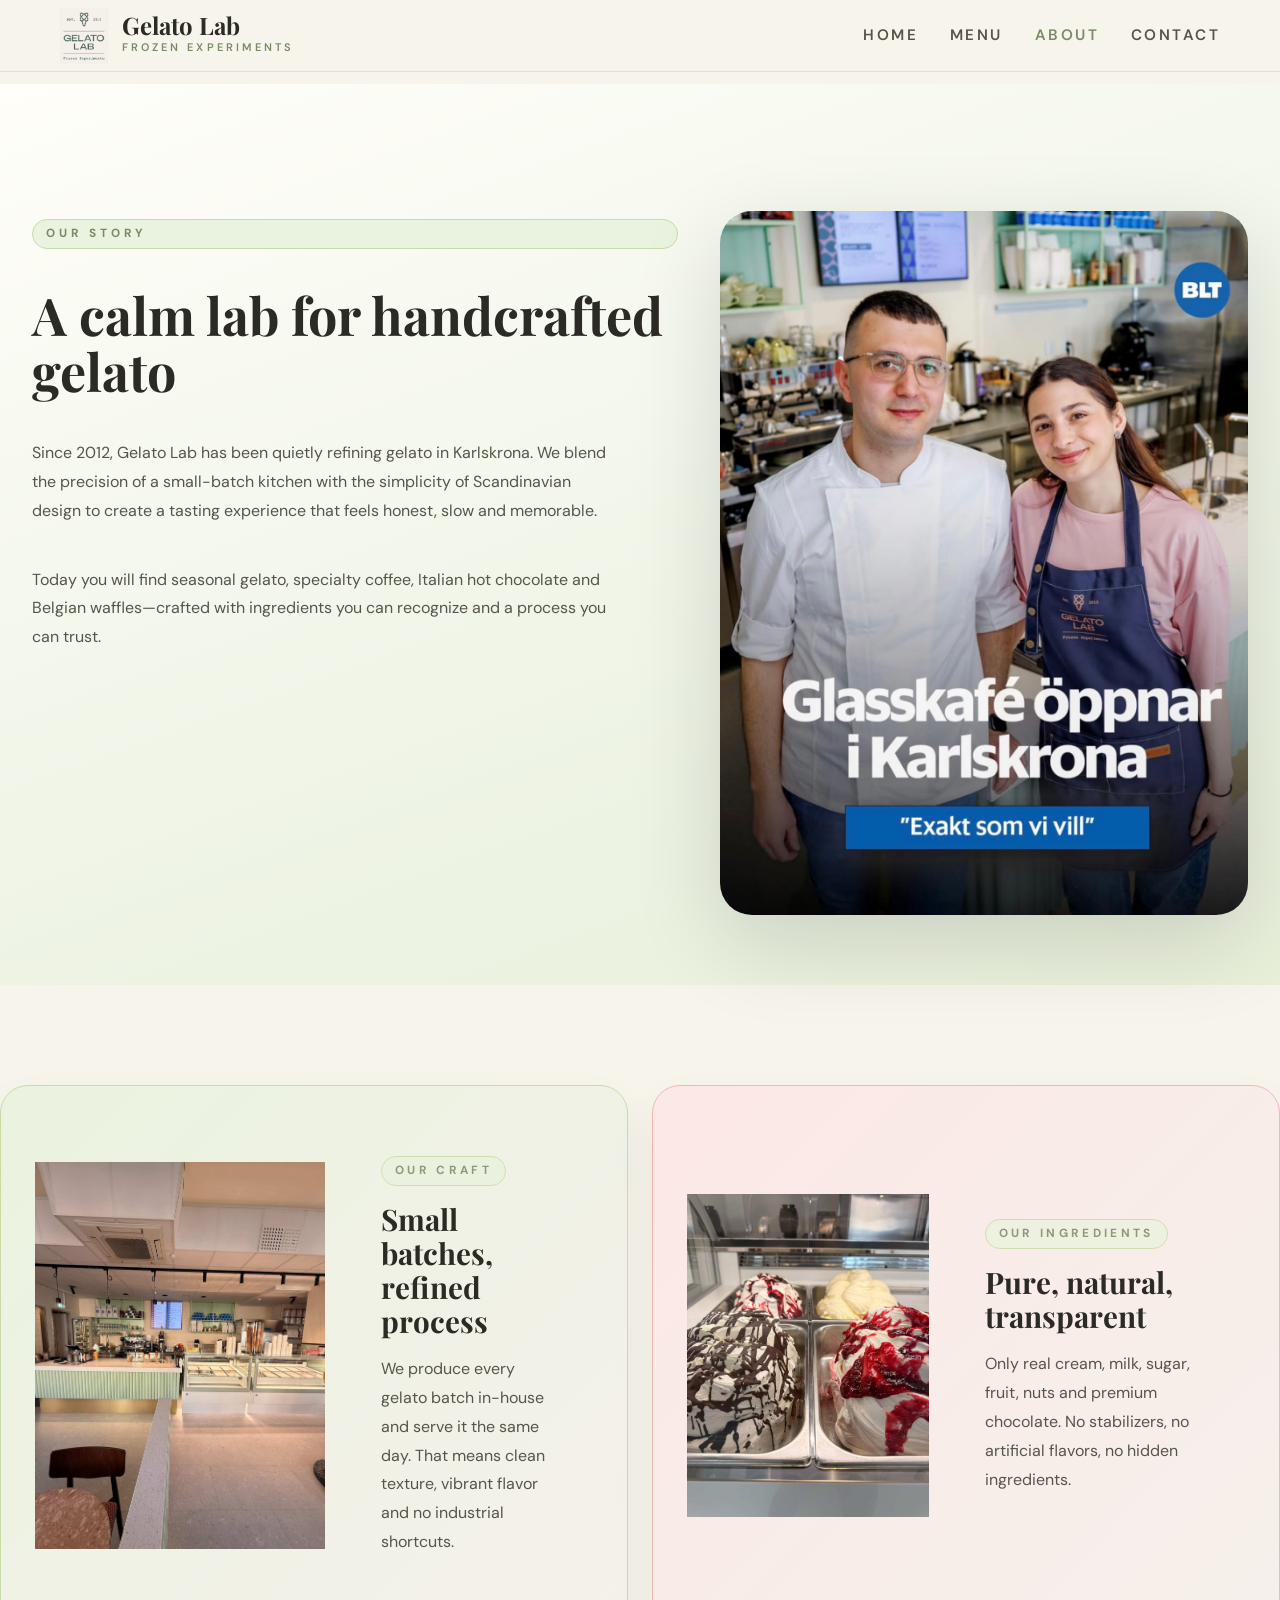
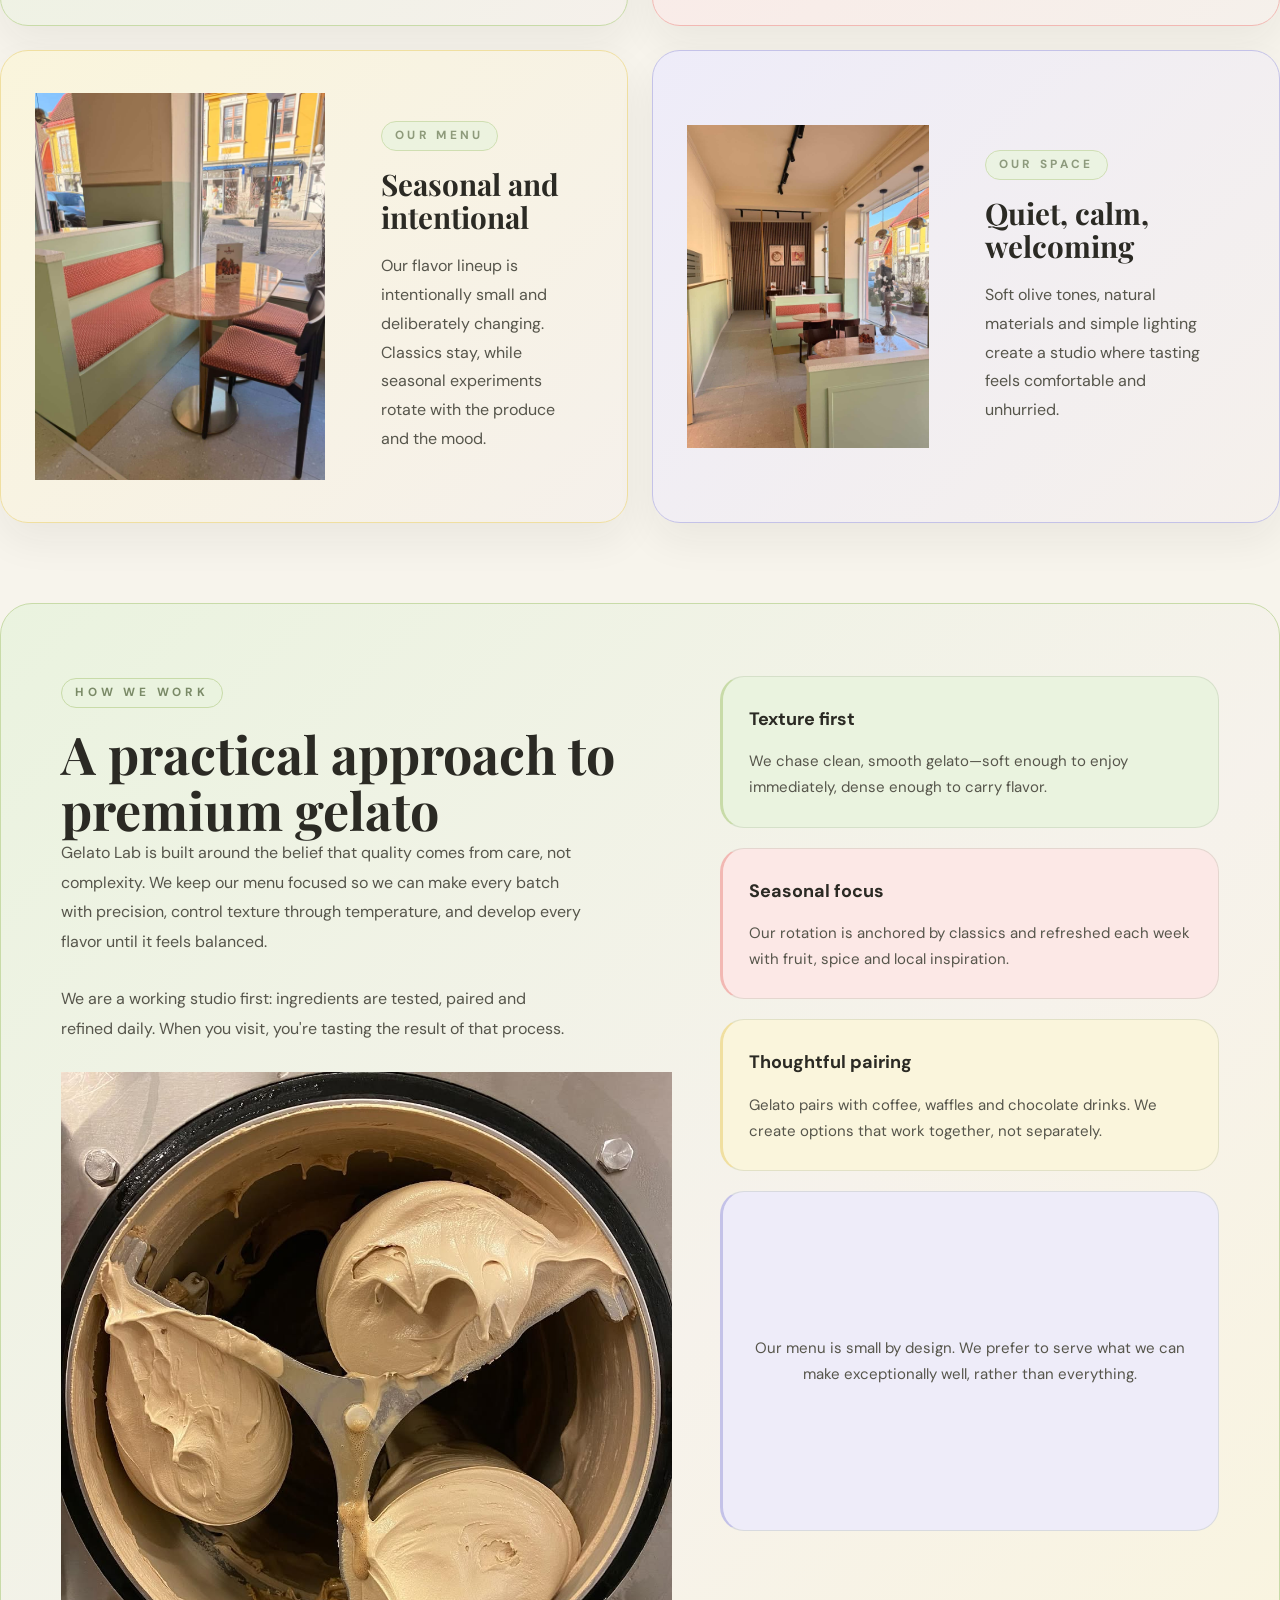
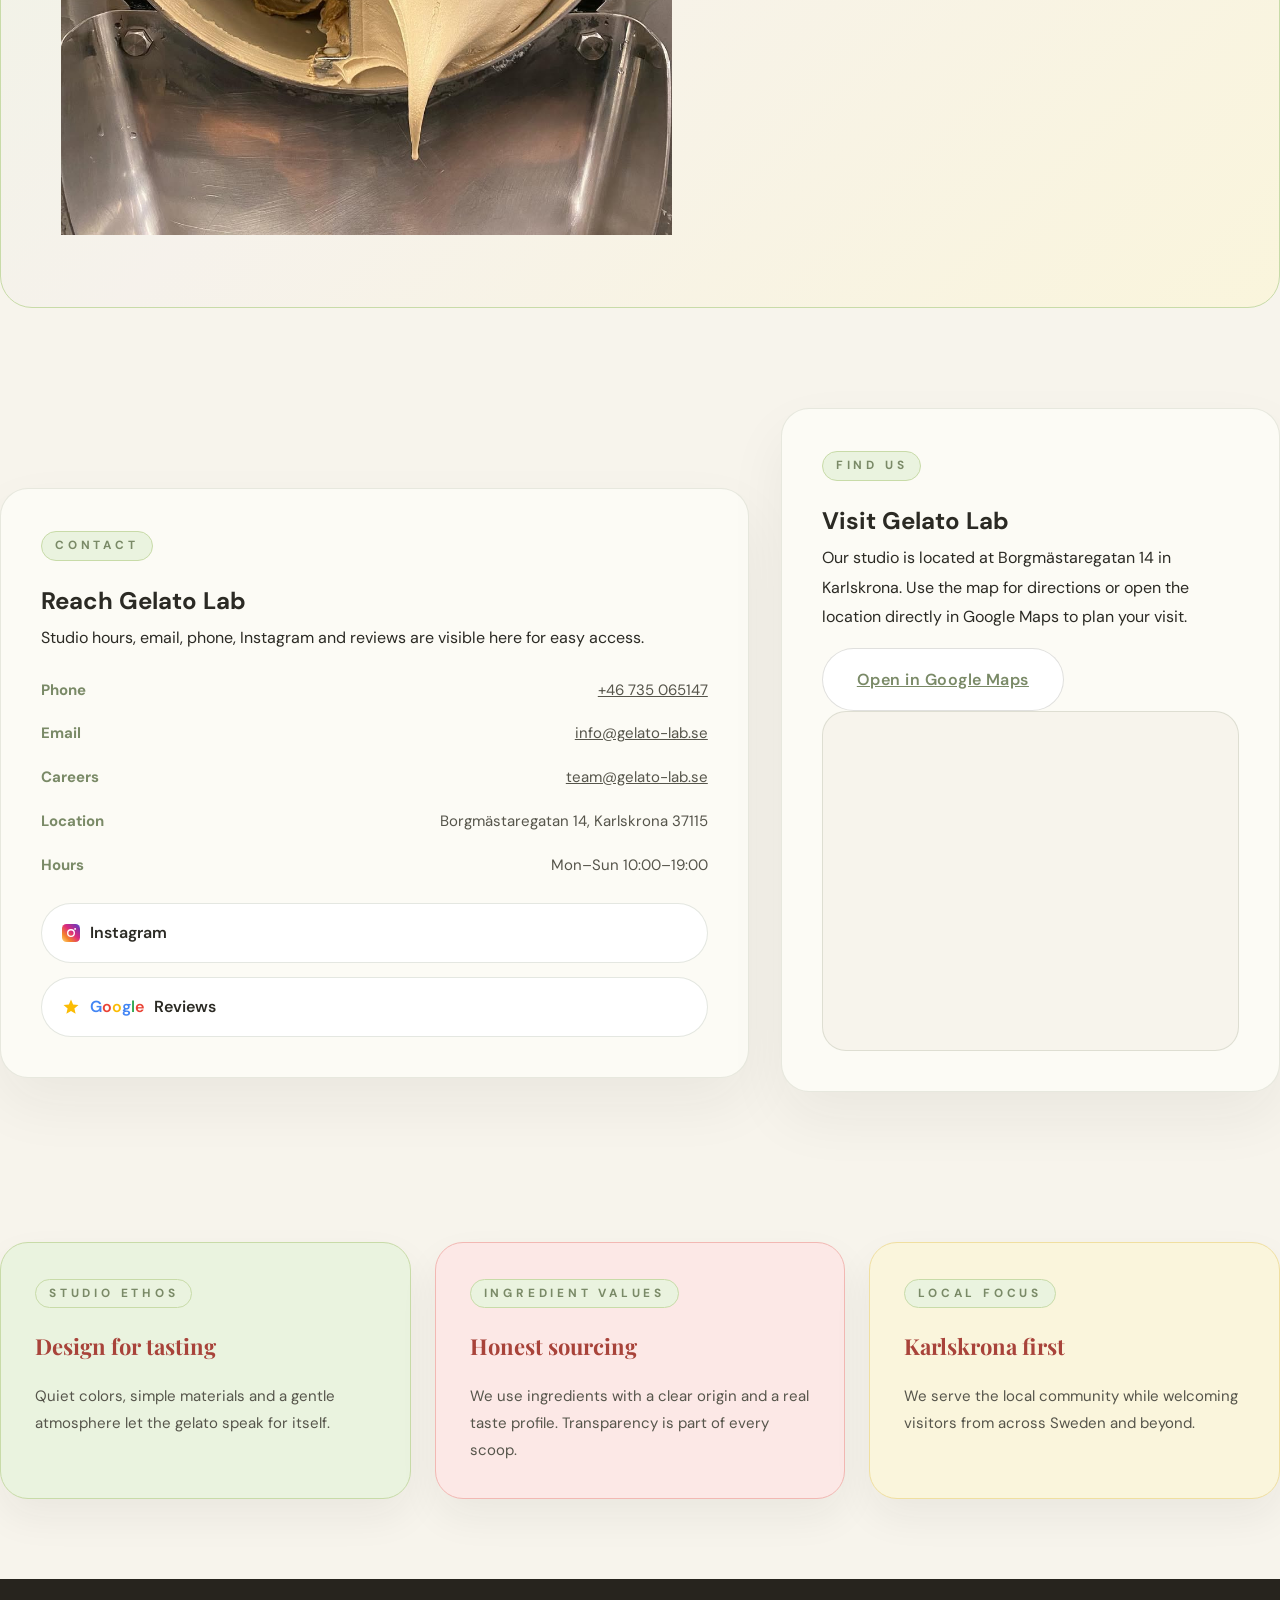
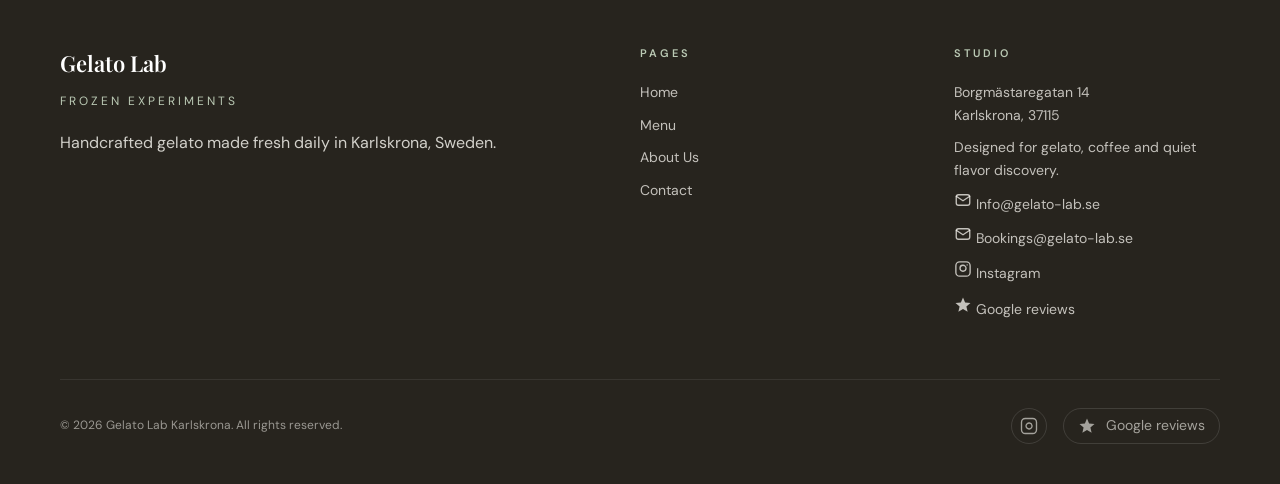
==== commit 9b6ebb40: "Refine about hero alignment and unify contact block with homepage - about.html: contact block matche" ====
--- a/about.html
+++ b/about.html
@@ -134,23 +134,33 @@
       <div class="info-list">
         <div><strong>Phone</strong><span><a href="tel:+46735065147">+46 735 065147</a></span></div>
         <div><strong>Email</strong><span><a href="mailto:info@gelato-lab.se">info@gelato-lab.se</a></span></div>
+        <div><strong>Careers</strong><span><a href="mailto:team@gelato-lab.se">team@gelato-lab.se</a></span></div>
         <div><strong>Location</strong><span>Borgmästaregatan 14, Karlskrona 37115</span></div>
         <div><strong>Hours</strong><span>Mon–Sun 10:00–19:00</span></div>
       </div>
       <div class="social-links">
         <a class="social-button" href="https://instagram.com/gelatolab_karlskrona" target="_blank" rel="noreferrer">
-          <svg class="social-icon" viewBox="0 0 24 24" fill="none" stroke="currentColor" stroke-width="1.8" stroke-linecap="round" stroke-linejoin="round" aria-hidden="true">
-            <rect x="2.5" y="2.5" width="19" height="19" rx="5" />
-            <path d="M16 11.37a4 4 0 1 1-4.37-4.37 4 4 0 0 1 4.37 4.37z" />
-            <path d="M17.5 6.5h.01" />
+          <svg class="social-icon" viewBox="0 0 24 24" aria-hidden="true">
+            <defs>
+              <linearGradient id="igGradContact" x1="0%" y1="100%" x2="100%" y2="0%">
+                <stop offset="0%" stop-color="#feda77"/>
+                <stop offset="25%" stop-color="#f58529"/>
+                <stop offset="55%" stop-color="#dd2a7b"/>
+                <stop offset="85%" stop-color="#8134af"/>
+                <stop offset="100%" stop-color="#515bd4"/>
+              </linearGradient>
+            </defs>
+            <rect width="24" height="24" rx="6" fill="url(#igGradContact)"/>
+            <circle cx="12" cy="12" r="4.4" fill="none" stroke="#fff" stroke-width="1.8"/>
+            <circle cx="17.5" cy="6.5" r="1.3" fill="#fff"/>
           </svg>
           Instagram
         </a>
         <a class="social-button" href="https://www.google.com/search?sca_esv=a8a1df066fc05464&hl=el-GR&sxsrf=ANbL-n54ofU8lD_Y3WZA1Qxf8tGjYwjTgw:1779018287555&si=AL3DRZFIhG6pAqfNLal55wUTwygCG0fClF3UxiOmgw9Hq7nbWeLBuldpTzaCF23j_IvNpRYEe43wrkkYQDiz-3UOODNv6yL4XcpLDLP13R3rFXqVkMTZ8NvjpI8g5ELxMSGSnvg6WJ2iunuxoPZFOhYgMo0wwz9n5g%3D%3D&q=Gelato+Lab+%CE%9A%CF%81%CE%B9%CF%84%CE%B9%CE%BA%CE%AD%CF%82&sa=X&ved=2ahUKEwjxltDIn8CUAxVdhu4BHSkZDgAQ0bkNegQILRAF&biw=1912&bih=948&dpr=1" target="_blank" rel="noreferrer">
-          <svg class="social-icon" viewBox="0 0 24 24" fill="currentColor" aria-hidden="true">
+          <svg class="social-icon" viewBox="0 0 24 24" fill="#fbbc04" aria-hidden="true">
             <path d="M12 17.27L18.18 21l-1.64-7.03L22 9.24l-7.19-.62L12 2 9.19 8.62 2 9.24l5.46 4.73L5.82 21z" />
           </svg>
-          Google Reviews
+          <span class="g-text"><span>G</span><span>o</span><span>o</span><span>g</span><span>l</span><span>e</span></span> Reviews
         </a>
       </div>
     </div>
@@ -252,7 +262,10 @@
   window.addEventListener('scroll', () => navbar.classList.toggle('scrolled', window.scrollY > 20));
   const hamburger = document.getElementById('hamburger');
   const mobileNav = document.getElementById('mobileNav');
-  hamburger.addEventListener('click', () => mobileNav.classList.toggle('open'));
+  hamburger.addEventListener('click', () => {
+    mobileNav.classList.toggle('open');
+    hamburger.classList.toggle('open');
+  });
 </script>
 </body>
 </html>
--- a/style.css
+++ b/style.css
@@ -1,4 +1,4 @@
-@import url('https://fonts.googleapis.com/css2?family=Playfair+Display:ital,wght@0,400;0,500;0,600;0,700;1,400;1,500&family=DM+Sans:wght@300;400;500;600&display=swap');
+﻿@import url('https://fonts.googleapis.com/css2?family=Playfair+Display:ital,wght@0,400;0,500;0,600;0,700;1,400;1,500&family=DM+Sans:wght@300;400;500;600&display=swap');
 
 :root {
   --olive: #a8b899;
@@ -94,13 +94,13 @@
 }
 
 .nav-logo-image {
-  height: 44px;
+  height: 56px;
   width: auto;
 }
 
 .nav-logo-name {
   font-family: 'Playfair Display', serif;
-  font-size: 20px;
+  font-size: 24px;
   font-weight: 700;
   color: var(--text);
   line-height: 1;
@@ -141,15 +141,44 @@
   border: none;
   cursor: pointer;
   flex-direction: column;
-  gap: 5px;
+  align-items: flex-end;
+  gap: 6px;
   padding: 10px;
 }
 
 .hamburger span {
-  width: 22px;
-  height: 2px;
+  display: block;
+  width: 24px;
+  height: 1.5px;
   border-radius: 999px;
   background: var(--text);
+  transition:
+    transform 0.4s cubic-bezier(0.22, 1, 0.36, 1),
+    width 0.3s ease,
+    opacity 0.3s ease;
+  transform-origin: center;
+}
+
+.hamburger span:nth-child(2) {
+  width: 18px;
+}
+
+.hamburger:hover span:nth-child(2) {
+  width: 24px;
+}
+
+.hamburger.open span:nth-child(1) {
+  transform: translateY(7.5px) rotate(45deg);
+  width: 24px;
+}
+
+.hamburger.open span:nth-child(2) {
+  opacity: 0;
+  width: 0;
+}
+
+.hamburger.open span:nth-child(3) {
+  transform: translateY(-7.5px) rotate(-45deg);
 }
 
 .mobile-nav {
@@ -211,17 +240,252 @@
 
 .hero-split {
   display: grid;
-  grid-template-columns: 1fr 1fr;
+  grid-template-columns: 1fr 320px 1fr;
   min-height: calc(100vh - 84px);
   margin-bottom: 72px;
+  background: linear-gradient(160deg, #fffef9 0%, #f0f5e8 55%, #e8f0da 100%);
+}
+
+.hero-orbit-divider {
+  display: flex;
+  flex-direction: column;
+  align-items: center;
+  justify-content: flex-start;
+  gap: 36px;
+  padding: 20px;
+  padding-top: 10px;
+  position: relative;
+}
+
+.hero-mid-logo {
+  width: clamp(225px, 21vw, 300px);
+  height: auto;
+  display: block;
+  margin-bottom: 18px;
+  object-fit: contain;
+  filter: drop-shadow(0 6px 22px rgba(46,61,37,0.18))
+          drop-shadow(0 2px 6px rgba(46,61,37,0.1));
+  animation: fadeUp 1.1s cubic-bezier(0.22, 1, 0.36, 1) both;
+  animation-delay: 0.05s;
+  transition: transform 0.5s cubic-bezier(0.22, 1, 0.36, 1), filter 0.4s ease;
+}
+
+.hero-mid-logo:hover {
+  transform: translateY(-2px) scale(1.02);
+  filter: drop-shadow(0 10px 28px rgba(46,61,37,0.24))
+          drop-shadow(0 3px 8px rgba(46,61,37,0.14));
+}
+
+.hero-mid-logo-wrap {
+  display: flex;
+  align-items: center;
+  justify-content: center;
+  gap: 24px;
+}
+
+.hero-mid-logo-rule {
+  display: block;
+  width: 110px;
+  height: 1.5px;
+  background: linear-gradient(to right, transparent 0%, rgba(122, 138, 103, 0.7) 100%);
+}
+
+.hero-mid-logo-rule + .hero-mid-logo + .hero-mid-logo-rule {
+  background: linear-gradient(to right, rgba(122, 138, 103, 0.7) 0%, transparent 100%);
+}
+
+@media (max-width: 720px) {
+  .hero-mid-logo-rule {
+    width: 70px;
+  }
+  .hero-mid-logo-wrap {
+    gap: 14px;
+  }
+}
+
+.hero-orbit-divider::before {
+  content: '';
+  position: absolute;
+  top: calc(50px + clamp(225px, 21vw, 300px) + 24px);
+  bottom: 40px;
+  left: 50%;
+  width: 1px;
+  background: linear-gradient(to bottom, transparent, rgba(168,184,153,0.4) 8%, rgba(168,184,153,0.4) 94%, transparent);
+  z-index: 0;
+}
+
+.orbit-circle {
+  width: 74px;
+  height: 74px;
+  border-radius: 50%;
+  object-fit: cover;
+  object-position: center;
+  border: 3px solid #fff;
+  filter: brightness(1.02) contrast(1.04) saturate(0.96);
+  box-shadow:
+    0 0 0 1.5px rgba(168,184,153,0.55),
+    0 1px 2px rgba(46,61,37,0.05),
+    0 4px 10px rgba(46,61,37,0.08),
+    0 12px 28px rgba(46,61,37,0.14),
+    0 24px 48px rgba(46,61,37,0.06);
+  transition:
+    scale 0.4s cubic-bezier(0.22, 1, 0.36, 1),
+    box-shadow 0.4s ease,
+    filter 0.4s ease;
+  position: relative;
+  z-index: 1;
+  cursor: pointer;
+  animation: orbitFloat 6s ease-in-out infinite;
+}
+
+.orbit-circle:nth-child(2) { animation-delay: -0.75s; }
+.orbit-circle:nth-child(3) { animation-delay: -1.5s; }
+.orbit-circle:nth-child(4) { animation-delay: -2.25s; }
+.orbit-circle:nth-child(5) { animation-delay: -3s; }
+.orbit-circle:nth-child(6) { animation-delay: -3.75s; }
+.orbit-circle:nth-child(7) { animation-delay: -4.5s; }
+.orbit-circle:nth-child(8) { animation-delay: -5.25s; }
+
+@keyframes orbitFloat {
+  0%, 100% { translate: 0 0; }
+  50%      { translate: 0 -7px; }
+}
+
+.orbit-circle:hover {
+  scale: 1.1;
+  filter: brightness(1.05) contrast(1.06) saturate(1);
+  box-shadow:
+    0 0 0 2px var(--olive-dark),
+    0 2px 4px rgba(46,61,37,0.08),
+    0 8px 16px rgba(46,61,37,0.12),
+    0 18px 38px rgba(46,61,37,0.22),
+    0 30px 56px rgba(46,61,37,0.1);
+}
+
+/* β”€β”€ Photo modal / lightbox β”€β”€β”€β”€β”€β”€β”€β”€β”€β”€β”€β”€β”€β”€β”€β”€β”€β”€β”€β”€β”€β”€β”€β”€β”€β”€β”€β”€β”€β”€β”€β”€β”€β”€β”€β”€ */
+.photo-modal {
+  position: fixed;
+  inset: 0;
+  z-index: 1000;
+  display: none;
+  align-items: center;
+  justify-content: center;
+  padding: 40px;
+}
+
+.photo-modal.open {
+  display: flex;
+  animation: photoFade 0.25s ease;
+}
+
+@keyframes photoFade {
+  from { opacity: 0; }
+  to { opacity: 1; }
+}
+
+.photo-modal-backdrop {
+  position: absolute;
+  inset: 0;
+  background: rgba(20, 25, 18, 0.86);
+  backdrop-filter: blur(10px);
+  -webkit-backdrop-filter: blur(10px);
+  cursor: pointer;
+}
+
+.photo-modal-close {
+  position: absolute;
+  top: 24px;
+  right: 24px;
+  width: 46px;
+  height: 46px;
+  border-radius: 50%;
+  background: rgba(255, 255, 255, 0.12);
+  border: 1.5px solid rgba(255, 255, 255, 0.32);
+  color: #fff;
+  display: flex;
+  align-items: center;
+  justify-content: center;
+  cursor: pointer;
+  z-index: 2;
+  padding: 0;
+  transition: background 0.2s, border-color 0.2s, transform 0.2s;
+}
+
+.photo-modal-close:hover {
+  background: rgba(255, 255, 255, 0.22);
+  border-color: rgba(255, 255, 255, 0.5);
+  transform: rotate(90deg);
+}
+
+.photo-modal-nav {
+  position: absolute;
+  top: 50%;
+  transform: translateY(-50%);
+  width: 48px;
+  height: 48px;
+  border-radius: 50%;
+  background: rgba(255, 255, 255, 0.12);
+  border: 1.5px solid rgba(255, 255, 255, 0.32);
+  color: #fff;
+  display: flex;
+  align-items: center;
+  justify-content: center;
+  cursor: pointer;
+  z-index: 2;
+  padding: 0;
+  transition: background 0.25s, border-color 0.25s, transform 0.3s cubic-bezier(0.22, 1, 0.36, 1);
+}
+
+.photo-modal-prev { left: 24px; }
+.photo-modal-next { right: 24px; }
+
+.photo-modal-nav:hover {
+  background: rgba(255, 255, 255, 0.24);
+  border-color: rgba(255, 255, 255, 0.55);
+}
+
+.photo-modal-prev:hover { transform: translateY(-50%) translateX(-3px); }
+.photo-modal-next:hover { transform: translateY(-50%) translateX(3px); }
+
+@media (max-width: 600px) {
+  .photo-modal-nav {
+    width: 40px;
+    height: 40px;
+  }
+  .photo-modal-prev { left: 10px; }
+  .photo-modal-next { right: 10px; }
+}
+
+.photo-modal-img {
+  position: relative;
+  max-width: 92vw;
+  max-height: 86vh;
+  object-fit: contain;
+  border-radius: 16px;
+  box-shadow: 0 32px 80px rgba(0, 0, 0, 0.55);
+  z-index: 1;
+  animation: photoZoom 0.32s cubic-bezier(0.34, 1.56, 0.64, 1);
+}
+
+@keyframes photoZoom {
+  from { transform: scale(0.92); opacity: 0; }
+  to   { transform: scale(1); opacity: 1; }
+}
+
+.orbit-circle:hover {
+  transform: scale(1.08);
+  box-shadow:
+    0 0 0 2px var(--olive-dark),
+    0 18px 38px rgba(46,61,37,0.25),
+    0 2px 6px rgba(0,0,0,0.1);
 }
 
 .hero-split-copy {
   display: flex;
   flex-direction: column;
-  justify-content: flex-start;
-  gap: 28px;
-  padding: 56px 72px 72px;
+  justify-content: center;
+  gap: 22px;
+  padding: 48px 64px 56px;
   background: linear-gradient(160deg, #fffef9 0%, #f0f5e8 55%, #e8f0da 100%);
   min-width: 0;
 }
@@ -240,26 +504,259 @@
 
 .hero-split-copy h1 {
   font-family: 'Playfair Display', serif;
-  font-size: clamp(2.4rem, 3.2vw, 3.8rem);
-  font-weight: 700;
-  line-height: 1.08;
-  letter-spacing: -0.04em;
-  color: var(--text);
+  font-size: clamp(2.125rem, 2.975vw, 3.4rem);
+  font-weight: 500;
+  line-height: 1.12;
+  letter-spacing: -0.022em;
+  color: #4a5a4a;
   margin: 0;
+  text-wrap: balance;
+  animation: fadeUp 0.9s cubic-bezier(0.22, 1, 0.36, 1) both;
+  animation-delay: 0.05s;
+}
+
+.hero-split-copy h1 em {
+  font-style: italic;
+  font-weight: 400;
+  color: var(--olive);
+  opacity: 0.85;
+}
+
+.hero-heritage {
+  font-family: 'Playfair Display', serif;
+  font-style: italic;
+  font-size: 1.02rem;
+  font-weight: 400;
+  color: var(--olive-dark);
+  letter-spacing: 0.005em;
+  margin: -6px 0 0;
+  opacity: 0.88;
+  animation: fadeUp 0.9s cubic-bezier(0.22, 1, 0.36, 1) both;
+  animation-delay: 0.08s;
 }
 
 .hero-split-copy p {
-  font-size: 1.05rem;
-  color: var(--text-mid);
-  max-width: 42ch;
-  line-height: 1.9;
+  font-size: 1.12rem;
+  font-weight: 400;
+  color: var(--olive-dark);
+  max-width: 52ch;
+  line-height: 1.85;
   margin: 0;
+  opacity: 1;
+  animation: fadeUp 0.9s cubic-bezier(0.22, 1, 0.36, 1) both;
+  animation-delay: 0.18s;
+}
+
+.hero-split-copy p + p {
+  margin-top: 20px;
+  animation-delay: 0.26s;
+}
+
+.hero-split-copy p em {
+  font-style: italic;
+  font-weight: 500;
+  color: var(--olive-dark);
+  opacity: 1;
+}
+
+.hero-split-actions {
+  animation: fadeUp 0.9s cubic-bezier(0.22, 1, 0.36, 1) both;
+  animation-delay: 0.28s;
+}
+
+@keyframes fadeUp {
+  from { opacity: 0; transform: translateY(20px); }
+  to   { opacity: 1; transform: translateY(0); }
+}
+
+@media (prefers-reduced-motion: reduce) {
+  .hero-split-copy h1,
+  .hero-split-copy p,
+  .hero-split-actions {
+    animation: none !important;
+  }
+  .orbit-circle {
+    animation: none !important;
+  }
 }
 
 .hero-split-actions {
   display: flex;
   flex-wrap: wrap;
   gap: 14px;
+  align-items: center;
+}
+
+/* === PRIMARY — filled olive pill with arrow-in-circle badge === */
+.btn-hero-primary {
+  display: inline-flex;
+  align-items: center;
+  gap: 14px;
+  padding: 10px 12px 10px 30px;
+  text-decoration: none;
+  font-family: 'DM Sans', sans-serif;
+  font-weight: 600;
+  font-size: 0.84rem;
+  letter-spacing: 0.18em;
+  text-transform: uppercase;
+  color: #fff;
+  background:
+    radial-gradient(130% 100% at 0% 0%, rgba(255,255,255,0.18) 0%, rgba(255,255,255,0) 55%),
+    linear-gradient(135deg, #2e3d25 0%, #4f6244 100%);
+  border: 1px solid rgba(46,61,37,0.55);
+  border-radius: 999px;
+  box-shadow:
+    inset 0 1px 0 rgba(255,255,255,0.18),
+    0 10px 28px rgba(46,61,37,0.32),
+    0 2px 6px rgba(0,0,0,0.10);
+  transition:
+    transform 0.35s cubic-bezier(0.22, 1, 0.36, 1),
+    box-shadow 0.35s ease;
+}
+
+.btn-hero-primary-label {
+  position: relative;
+  top: 0.5px;
+}
+
+.btn-hero-primary-arrow {
+  display: inline-flex;
+  align-items: center;
+  justify-content: center;
+  width: 36px;
+  height: 36px;
+  border-radius: 50%;
+  background: rgba(255,255,255,0.16);
+  transition: background 0.3s ease, transform 0.35s cubic-bezier(0.22, 1, 0.36, 1);
+}
+
+.btn-hero-primary-arrow svg {
+  flex-shrink: 0;
+}
+
+.btn-hero-primary:hover {
+  transform: translateY(-3px);
+  box-shadow:
+    inset 0 1px 0 rgba(255,255,255,0.22),
+    0 18px 44px rgba(46,61,37,0.42),
+    0 4px 10px rgba(0,0,0,0.14);
+}
+
+.btn-hero-primary:hover .btn-hero-primary-arrow {
+  background: rgba(255,255,255,0.30);
+  transform: translateX(4px);
+}
+
+.btn-hero-primary:active {
+  transform: translateY(-1px);
+}
+
+/* === SECONDARY — outline pill that fills from the left on hover === */
+.btn-hero-outline {
+  position: relative;
+  display: inline-flex;
+  align-items: center;
+  padding: 16px 30px;
+  text-decoration: none;
+  font-family: 'DM Sans', sans-serif;
+  font-weight: 600;
+  font-size: 0.82rem;
+  letter-spacing: 0.2em;
+  text-transform: uppercase;
+  color: var(--olive-dark);
+  background: transparent;
+  border: 1.5px solid rgba(122,138,103,0.55);
+  border-radius: 999px;
+  overflow: hidden;
+  isolation: isolate;
+  transition:
+    color 0.3s ease,
+    border-color 0.3s ease,
+    transform 0.35s cubic-bezier(0.22, 1, 0.36, 1);
+}
+
+.btn-hero-outline::before {
+  content: '';
+  position: absolute;
+  inset: 0;
+  background: var(--olive-dark);
+  transform: scaleX(0);
+  transform-origin: left center;
+  transition: transform 0.45s cubic-bezier(0.65, 0, 0.35, 1);
+  z-index: -1;
+}
+
+.btn-hero-outline > span {
+  position: relative;
+  z-index: 1;
+}
+
+.btn-hero-outline:hover {
+  color: #fff;
+  border-color: var(--olive-dark);
+  transform: translateY(-2px);
+}
+
+.btn-hero-outline:hover::before {
+  transform: scaleX(1);
+}
+
+.btn-hero-outline:active {
+  transform: translateY(0);
+}
+
+/* === TERTIARY — text link with leading dot + animated underline === */
+.btn-hero-text {
+  position: relative;
+  display: inline-flex;
+  align-items: center;
+  gap: 12px;
+  padding: 16px 6px;
+  margin-left: 8px;
+  text-decoration: none;
+  font-family: 'DM Sans', sans-serif;
+  font-weight: 600;
+  font-size: 0.82rem;
+  letter-spacing: 0.22em;
+  text-transform: uppercase;
+  color: var(--text);
+  background: transparent;
+  border: 0;
+  transition: color 0.3s ease;
+}
+
+.btn-hero-text-dot {
+  display: inline-block;
+  width: 7px;
+  height: 7px;
+  border-radius: 50%;
+  background: var(--olive-dark);
+  transition: transform 0.35s cubic-bezier(0.22, 1, 0.36, 1), background 0.3s ease;
+}
+
+.btn-hero-text::after {
+  content: '';
+  position: absolute;
+  left: 25px;
+  right: 6px;
+  bottom: 11px;
+  height: 1px;
+  background: var(--olive-dark);
+  transform: scaleX(0);
+  transform-origin: left;
+  transition: transform 0.4s cubic-bezier(0.22, 1, 0.36, 1);
+}
+
+.btn-hero-text:hover {
+  color: var(--olive-dark);
+}
+
+.btn-hero-text:hover::after {
+  transform: scaleX(1);
+}
+
+.btn-hero-text:hover .btn-hero-text-dot {
+  transform: scale(1.5);
 }
 
 .hero-info-divider {
@@ -293,6 +790,18 @@
 .hero-rating-count {
   color: var(--text-light);
 }
+
+/* Google brand-colored letters */
+.g-text {
+  font-weight: 600;
+  letter-spacing: -0.005em;
+}
+.g-text > span:nth-child(1) { color: #4285F4; } /* G */
+.g-text > span:nth-child(2) { color: #EA4335; } /* o */
+.g-text > span:nth-child(3) { color: #FBBC05; } /* o */
+.g-text > span:nth-child(4) { color: #4285F4; } /* g */
+.g-text > span:nth-child(5) { color: #34A853; } /* l */
+.g-text > span:nth-child(6) { color: #EA4335; } /* e */
 
 .hero-chips {
   display: flex;
@@ -322,44 +831,87 @@
 .hero-store-info {
   display: flex;
   flex-direction: column;
-  gap: 8px;
+  gap: 0;
+  padding: 6px 0;
+  border-top: 1px solid rgba(168,184,153,0.22);
+  border-bottom: 1px solid rgba(168,184,153,0.22);
 }
 
 .hero-store-row {
   display: flex;
   align-items: center;
-  gap: 9px;
-  font-size: 0.88rem;
-  color: var(--text-mid);
+  gap: 14px;
+  padding: 11px 2px;
+  font-size: 0.94rem;
+  color: var(--text);
+  font-weight: 500;
+  letter-spacing: -0.005em;
+}
+
+.hero-store-row + .hero-store-row {
+  border-top: 1px solid rgba(168,184,153,0.13);
 }
 
 .hero-store-row svg {
   flex-shrink: 0;
+  width: 32px;
+  height: 32px;
+  box-sizing: border-box;
+  transition: background 0.25s ease, color 0.25s ease, transform 0.25s ease;
+}
+
+.hero-store-note {
+  margin-left: auto;
+  font-size: 0.72rem;
+  font-weight: 600;
   color: var(--olive-dark);
+  letter-spacing: 0.02em;
+  opacity: 0.85;
+}
+
+.hero-store-row:hover svg {
+  transform: scale(1.08);
 }
 
 .hero-store-row a {
-  color: var(--text-mid);
+  color: var(--text);
   text-decoration: none;
+  font-weight: 500;
+  transition: color 0.2s;
 }
 
 .hero-store-row a:hover {
-  color: var(--text);
+  color: var(--olive-dark);
 }
 
 .hero-features {
   display: grid;
   grid-template-columns: 1fr 1fr;
-  gap: 8px 24px;
+  gap: 10px;
 }
 
 .hero-feature-item {
-  display: flex;
-  align-items: center;
-  gap: 8px;
-  font-size: 0.87rem;
-  color: var(--text-mid);
-  font-weight: 500;
+  display: inline-flex;
+  align-items: center;
+  gap: 9px;
+  font-size: 0.85rem;
+  color: var(--text);
+  font-weight: 600;
+  padding: 8px 14px;
+  background: rgba(255,255,255,0.7);
+  border: 1px solid rgba(168,184,153,0.32);
+  border-radius: 999px;
+  letter-spacing: -0.005em;
+  box-shadow: 0 1px 2px rgba(46,61,37,0.04);
+  transition: transform 0.25s ease, background 0.25s ease, box-shadow 0.25s ease;
+}
+
+.hero-feature-item:hover {
+  transform: translateY(-2px);
+  background: #fff;
+  box-shadow:
+    0 2px 4px rgba(46,61,37,0.06),
+    0 8px 18px rgba(46,61,37,0.08);
 }
 
 .hero-feature-dot {
@@ -368,11 +920,72 @@
   border-radius: 50%;
   background: var(--pistachio);
   flex-shrink: 0;
+  box-shadow: 0 0 0 2px rgba(200,219,168,0.45);
 }
 
 .hero-feature-item:nth-child(2) .hero-feature-dot { background: var(--strawberry); }
 .hero-feature-item:nth-child(3) .hero-feature-dot { background: var(--lemon); }
 .hero-feature-item:nth-child(4) .hero-feature-dot { background: var(--blueberry); }
+
+.hero-photo-grid {
+  display: grid;
+  grid-template-columns: 1fr 1fr;
+  gap: 12px;
+  margin-top: 4px;
+}
+
+.hero-photo-tile {
+  position: relative;
+  display: block;
+  width: 100%;
+  padding: 0;
+  font: inherit;
+  color: inherit;
+  cursor: pointer;
+  aspect-ratio: 1 / 1;
+  overflow: hidden;
+  border-radius: 14px;
+  border: 1px solid rgba(168,184,153,0.45);
+  background: var(--pistachio-soft);
+  box-shadow:
+    0 1px 2px rgba(46,61,37,0.05),
+    0 6px 18px rgba(46,61,37,0.08);
+  transition:
+    transform 0.4s cubic-bezier(0.22, 1, 0.36, 1),
+    box-shadow 0.4s ease,
+    border-color 0.3s ease;
+}
+
+.hero-photo-tile img {
+  width: 100%;
+  height: 100%;
+  object-fit: cover;
+  display: block;
+  transition: transform 0.6s cubic-bezier(0.22, 1, 0.36, 1), filter 0.4s ease;
+  filter: saturate(0.96) brightness(1.02);
+}
+
+.hero-photo-tile:hover {
+  transform: translateY(-3px);
+  border-color: rgba(168,184,153,0.85);
+  box-shadow:
+    0 2px 4px rgba(46,61,37,0.06),
+    0 16px 36px rgba(46,61,37,0.16);
+}
+
+.hero-photo-tile:hover img {
+  transform: scale(1.04);
+  filter: saturate(1.05) brightness(1.04);
+}
+
+@media (max-width: 768px) {
+  .hero-photo-grid {
+    gap: 10px;
+  }
+  .hero-photo-tile {
+    border-radius: 12px;
+  }
+}
 
 .hero-reviews {
   margin-top: 28px;
@@ -394,6 +1007,13 @@
 .hero-reviews-track {
   display: flex;
   transition: transform 0.6s cubic-bezier(0.4, 0, 0.2, 1);
+  cursor: grab;
+  user-select: none;
+  -webkit-user-select: none;
+}
+
+.hero-reviews-track:active {
+  cursor: grabbing;
 }
 
 .hero-review-slide {
@@ -430,18 +1050,83 @@
 
 .hero-review-text {
   font-size: 0.88rem;
-  color: var(--text-mid);
+  color: #000;
   line-height: 1.7;
   font-style: italic;
   margin: 0;
   padding-top: 4px;
 }
 
+.hero-review-translated {
+  display: block;
+  font-size: 0.66rem;
+  font-weight: 400;
+  color: var(--text-mid);
+  letter-spacing: 0.02em;
+  font-style: italic;
+  opacity: 0.5;
+  margin-top: -4px;
+}
+
 .hero-review-author {
+  display: flex;
+  align-items: center;
+  gap: 10px;
   font-size: 0.78rem;
-  color: var(--olive-dark);
+  color: var(--text);
   font-weight: 600;
   letter-spacing: 0.03em;
+}
+
+.hero-review-avatar {
+  display: inline-flex;
+  align-items: center;
+  justify-content: center;
+  width: 28px;
+  height: 28px;
+  border-radius: 50%;
+  color: #fff;
+  font-size: 0.82rem;
+  font-weight: 700;
+  letter-spacing: 0;
+  flex-shrink: 0;
+  text-transform: uppercase;
+  font-family: 'Inter', sans-serif;
+  line-height: 1;
+}
+
+.hero-review-arrow {
+  position: absolute;
+  top: calc(50% + 14px);
+  transform: translateY(-50%);
+  width: 30px;
+  height: 30px;
+  border-radius: 50%;
+  border: 1px solid rgba(168,184,153,0.3);
+  background: rgba(255,255,255,0.55);
+  color: var(--olive-dark);
+  display: flex;
+  align-items: center;
+  justify-content: center;
+  cursor: pointer;
+  z-index: 5;
+  opacity: 0.4;
+  padding: 0;
+  transition: opacity 0.2s, background 0.2s, border-color 0.2s, transform 0.2s;
+}
+
+.hero-review-arrow:hover {
+  opacity: 1;
+  background: rgba(255,255,255,0.92);
+  border-color: var(--olive);
+  transform: translateY(-50%) scale(1.05);
+}
+
+.hero-review-arrow--prev { left: 4px; }
+.hero-review-arrow--next { right: 4px; }
+
+@media (max-width: 768px) {
+  .hero-review-arrow { display: none; }
 }
 
 
@@ -459,10 +1144,7 @@
   transform: scale(1.3);
 }
 
-.hero-review-nav {
-  display: flex;
-  align-items: center;
-  gap: 12px;
+.hero-review-dots {
   margin-top: 14px;
 }
 
@@ -506,18 +1188,6 @@
   display: block;
 }
 
-@media (max-width: 768px) {
-  .hero-split {
-    grid-template-columns: 1fr;
-  }
-  .hero-split-media {
-    min-height: 420px;
-    order: -1;
-  }
-  .hero-split-copy {
-    padding: 48px 28px;
-  }
-}
 
 .hero-visual {
   margin: 24px auto 72px;
@@ -535,7 +1205,7 @@
 .page-hero-grid {
   display: grid;
   grid-template-columns: minmax(0, 1.1fr) minmax(0, 0.9fr);
-  align-items: center;
+  align-items: start;
   gap: 42px;
   max-width: 1280px;
   margin: 0 auto;
@@ -545,6 +1215,7 @@
 .page-hero-copy {
   display: grid;
   gap: 20px;
+  padding-top: 8px;
 }
 
 .page-hero-media {
@@ -1412,17 +2083,137 @@
 
 .our-lab-section {
   background: #243228;
-  padding: 100px 72px;
+  padding: 100px 0;
   margin-bottom: 100px;
   color: #fff;
 }
 
 .our-lab-inner {
-  max-width: 1320px;
-  margin: 0 auto;
+  max-width: none;
+  margin: 0;
   display: flex;
   flex-direction: column;
   gap: 72px;
+}
+
+.our-lab-split {
+  display: grid;
+  grid-template-columns: 1fr 130px 1fr;
+  grid-template-rows: auto auto 1fr;
+  gap: 0;
+  align-items: start;
+}
+
+.lab-eyebrow {
+  grid-column: 1;
+  grid-row: 1;
+  padding: 0 64px;
+  margin-bottom: 16px;
+}
+
+.our-lab-header {
+  grid-column: 1;
+  grid-row: 2;
+  padding: 0 64px;
+  margin-bottom: 32px;
+  min-width: 0;
+}
+
+.our-lab-body {
+  grid-column: 1;
+  grid-row: 3;
+  display: flex;
+  flex-direction: column;
+  gap: 36px;
+  padding: 0 64px;
+  min-width: 0;
+}
+
+.our-lab-video-col {
+  grid-column: 3;
+  grid-row: 2 / span 2;
+  align-self: start;
+  display: flex;
+  align-items: flex-start;
+  justify-content: center;
+}
+
+.lab-divider {
+  grid-column: 2;
+  grid-row: 1 / -1;
+  align-self: stretch;
+  position: relative;
+  min-height: 100%;
+  width: 100%;
+  display: flex;
+  flex-direction: column;
+  align-items: center;
+  justify-content: center;
+  gap: 70px;
+  padding: 40px 0;
+}
+
+.lab-divider .orbit-circle {
+  border: 3px solid var(--olive);
+  box-shadow:
+    0 2px 4px rgba(0,0,0,0.18),
+    0 8px 20px rgba(0,0,0,0.28),
+    0 22px 48px rgba(0,0,0,0.22);
+}
+
+.lab-divider .orbit-circle:hover {
+  border-color: var(--olive-dark);
+  box-shadow:
+    0 4px 8px rgba(0,0,0,0.22),
+    0 12px 26px rgba(0,0,0,0.36),
+    0 28px 56px rgba(0,0,0,0.3);
+}
+
+.lab-divider::before {
+  content: '';
+  position: absolute;
+  top: 40px;
+  bottom: 40px;
+  left: 50%;
+  transform: translateX(-50%);
+  width: 1px;
+  background: linear-gradient(to bottom,
+    transparent,
+    var(--pistachio) 8%,
+    var(--pistachio) 92%,
+    transparent);
+  opacity: 0.7;
+  z-index: 0;
+}
+
+@media (max-width: 768px) {
+  .lab-divider {
+    display: none;
+  }
+}
+
+.our-lab-video-frame {
+  position: relative;
+  height: calc(130vh - 130px);
+  aspect-ratio: 9 / 16;
+  max-width: 100%;
+  border-radius: 24px;
+  overflow: hidden;
+  border: 2px solid rgba(168,184,153,0.25);
+  box-shadow:
+    0 0 0 5px rgba(200,219,168,0.1),
+    0 32px 80px rgba(0,0,0,0.45);
+  background: transparent;
+}
+
+.our-lab-video-frame video {
+  width: 100%;
+  height: 100%;
+  object-fit: contain;
+  display: block;
+  pointer-events: none;
+  user-select: none;
+  -webkit-user-select: none;
 }
 
 .our-lab-top {
@@ -1510,7 +2301,7 @@
 
 .our-lab-pillars {
   display: grid;
-  grid-template-columns: repeat(3, 1fr);
+  grid-template-columns: 1fr;
   gap: 2px;
   background: rgba(255,255,255,0.06);
   border-radius: 20px;
@@ -1541,6 +2332,10 @@
   display: grid;
   grid-template-columns: repeat(3, 1fr);
   gap: 16px;
+  max-width: 1320px;
+  margin: 0 auto;
+  padding: 0 64px;
+  width: 100%;
 }
 
 .our-lab-photos img {
@@ -1627,7 +2422,7 @@
 }
 
 .page-hero {
-  padding: 160px 0 70px;
+  padding: 127px 0 70px;
   background: var(--cream);
 }
 
@@ -2282,7 +3077,272 @@
   }
 }
 
-/* ── Pastel colour enhancements ─────────────────────────────── */
+/* Hidden on desktop, only shown on mobile */
+.orbit-strip {
+  display: none;
+}
+
+/* β”€β”€ Mobile (β‰¤768px) β”€β”€β”€β”€β”€β”€β”€β”€β”€β”€β”€β”€β”€β”€β”€β”€β”€β”€β”€β”€β”€β”€β”€β”€β”€β”€β”€β”€β”€β”€β”€β”€β”€β”€β”€β”€β”€β”€β”€β”€β”€β”€β”€ */
+@media (max-width: 768px) {
+
+  /* Hero β€” video first, then 4 photos, text, 4 photos */
+  .hero-split {
+    grid-template-columns: 1fr;
+    grid-template-areas:
+      "media"
+      "orbit-top"
+      "copy"
+      "orbit-bottom";
+    min-height: unset;
+  }
+  .hero-orbit-divider {
+    display: none;
+  }
+  .orbit-strip {
+    display: flex;
+    justify-content: center;
+    gap: 12px;
+  }
+  .orbit-strip--top {
+    grid-area: orbit-top;
+    padding: 22px 16px 10px;
+  }
+  .orbit-strip--bottom {
+    grid-area: orbit-bottom;
+    padding: 10px 16px 18px;
+  }
+  .orbit-strip .orbit-circle {
+    width: 62px;
+    height: 62px;
+    border-width: 2.5px;
+    animation: none;
+  }
+  .hero-split-copy {
+    grid-area: copy;
+    padding: 12px 26px 16px;
+    gap: 18px;
+    overflow-y: visible;
+  }
+  .hero-split-copy p {
+    max-width: 32ch;
+  }
+  .hero-split-media {
+    grid-area: media;
+  }
+  .hero-split-copy h1 {
+    font-size: clamp(1.9rem, 7vw, 2.6rem);
+  }
+  .hero-split-media {
+    height: auto;
+    min-height: unset;
+    padding: 20px 16px;
+  }
+  .hero-video-frame {
+    width: 88%;
+    height: auto;
+    aspect-ratio: 9 / 16;
+    max-width: none;
+    border-radius: 18px;
+    border: none;
+    box-shadow: 0 14px 36px rgba(0,0,0,0.22);
+  }
+  .hero-video-frame video {
+    object-fit: cover;
+    transition: transform 0.4s ease;
+  }
+  .hero-chips {
+    gap: 6px;
+  }
+  .hero-chip {
+    font-size: 0.72rem;
+    padding: 4px 10px;
+  }
+  .hero-store-info {
+    display: none;
+  }
+  .hero-info-divider {
+    display: none;
+  }
+  .hero-features {
+    grid-template-columns: 1fr 1fr;
+    gap: 8px 16px;
+  }
+  .hero-reviews {
+    padding-top: 14px;
+  }
+  .hero-review-slide {
+    padding: 14px 16px 12px;
+  }
+  .hero-review-text {
+    font-size: 0.83rem;
+  }
+
+  /* Our Lab */
+  .our-lab-section {
+    padding: 60px 20px;
+  }
+  .our-lab-split {
+    grid-template-columns: 1fr;
+    grid-template-rows: auto;
+    gap: 32px;
+  }
+  .lab-eyebrow,
+  .our-lab-header,
+  .our-lab-body {
+    grid-column: 1;
+    grid-row: auto;
+    padding: 0 22px;
+    margin-bottom: 0;
+  }
+  .our-lab-video-col {
+    grid-column: 1;
+    grid-row: auto;
+    order: -1;
+    align-self: stretch;
+    height: auto;
+    max-height: none;
+    padding: 0 16px;
+  }
+  .our-lab-video-frame {
+    width: 88%;
+    height: auto;
+    aspect-ratio: 9 / 16;
+    max-width: none;
+    border-radius: 18px;
+    border: none;
+    box-shadow: 0 14px 36px rgba(0,0,0,0.32);
+  }
+  .our-lab-video-frame video {
+    object-fit: cover;
+    transition: transform 0.4s ease;
+  }
+  .our-lab-inner {
+    gap: 40px;
+  }
+  .our-lab-body {
+    gap: 24px;
+  }
+  .our-lab-stats {
+    grid-template-columns: 1fr 1fr;
+    gap: 1px;
+  }
+  .our-lab-stat {
+    padding: 20px 16px;
+  }
+  .our-lab-stat strong {
+    font-size: 1.8rem;
+  }
+  .our-lab-pillar {
+    padding: 22px 20px;
+  }
+  .our-lab-photos {
+    grid-template-columns: 1fr 1fr;
+    gap: 10px;
+  }
+  .our-lab-photos img:last-child {
+    grid-column: 1 / -1;
+  }
+
+  /* Contact */
+  .contact-summary-grid {
+    grid-template-columns: 1fr;
+    gap: 40px;
+  }
+
+  /* Footer */
+  .footer-grid {
+    flex-direction: column;
+    gap: 28px;
+    padding: 40px 24px 24px;
+  }
+}
+
+/* β”€β”€ Small phones (β‰¤420px) β”€β”€β”€β”€β”€β”€β”€β”€β”€β”€β”€β”€β”€β”€β”€β”€β”€β”€β”€β”€β”€β”€β”€β”€β”€β”€β”€β”€β”€β”€β”€β”€β”€β”€β”€β”€β”€ */
+@media (max-width: 420px) {
+  .hero-split-copy h1 {
+    font-size: 1.75rem;
+  }
+  .hero-split-actions {
+    flex-direction: column;
+  }
+  .hero-split-actions a {
+    text-align: center;
+  }
+  .our-lab-video-col {
+    height: 90vw;
+  }
+}
+
+/* β”€β”€ Hero video β”€β”€β”€β”€β”€β”€β”€β”€β”€β”€β”€β”€β”€β”€β”€β”€β”€β”€β”€β”€β”€β”€β”€β”€β”€β”€β”€β”€β”€β”€β”€β”€β”€β”€β”€β”€β”€β”€β”€β”€β”€β”€β”€β”€β”€β”€β”€β”€ */
+
+.hero-split-media {
+  position: relative;
+  overflow: hidden;
+  display: flex;
+  flex-direction: column;
+  align-items: center;
+  justify-content: flex-start;
+  gap: 60px;
+  padding: 70px 16px 0;
+  background: transparent;
+}
+
+.hero-split-media .hero-reviews {
+  width: 100%;
+  max-width: 480px;
+  margin-top: 0;
+}
+
+.hero-video-frame {
+  position: relative;
+  height: clamp(676px, 100vh, 1144px);
+  aspect-ratio: 9 / 16;
+  max-width: calc(100% - 40px);
+  border-radius: 28px;
+  overflow: hidden;
+  border: 2.5px solid var(--olive-soft);
+  box-shadow:
+    0 0 0 6px rgba(200,219,168,0.22),
+    0 0 0 7px rgba(168,184,153,0.15),
+    0 32px 80px rgba(41,38,33,0.22);
+  background: #111;
+}
+
+#heroVideo {
+  width: 100%;
+  height: 100%;
+  object-fit: contain;
+  display: block;
+  pointer-events: none;
+  user-select: none;
+  -webkit-user-select: none;
+}
+
+.hero-mute-btn {
+  position: absolute;
+  bottom: 14px;
+  right: 14px;
+  width: 36px;
+  height: 36px;
+  border-radius: 50%;
+  background: rgba(0,0,0,0.48);
+  border: 1.5px solid rgba(255,255,255,0.28);
+  color: #fff;
+  display: flex;
+  align-items: center;
+  justify-content: center;
+  cursor: pointer;
+  z-index: 10;
+  transition: background 0.2s, border-color 0.2s;
+  padding: 0;
+}
+
+.hero-mute-btn:hover {
+  background: rgba(0,0,0,0.7);
+  border-color: rgba(255,255,255,0.5);
+}
+
+/* β”€β”€ Pastel colour enhancements β”€β”€β”€β”€β”€β”€β”€β”€β”€β”€β”€β”€β”€β”€β”€β”€β”€β”€β”€β”€β”€β”€β”€β”€β”€β”€β”€β”€β”€β”€β”€ */
 
 /* Section label pills */
 .section-label {
@@ -2302,12 +3362,12 @@
   color: rgba(255,255,255,0.9);
 }
 
-/* About page — page hero gradient */
+/* About page β€” page hero gradient */
 .page-hero {
   background: linear-gradient(160deg, #fffef9 0%, #f0f5e8 55%, #e8f0da 100%) !important;
 }
 
-/* About page — feature cards (4 pastel variants) */
+/* About page β€” feature cards (4 pastel variants) */
 .feature-card:nth-child(1) {
   background: linear-gradient(135deg, var(--pistachio-soft) 0%, rgba(245,240,235,0.9) 100%);
   border-color: var(--pistachio);
@@ -2325,7 +3385,7 @@
   border-color: var(--blueberry);
 }
 
-/* About page — plain cards (3 pastel variants) */
+/* About page β€” plain cards (3 pastel variants) */
 .card:nth-child(1) {
   background: var(--pistachio-soft);
   border-color: var(--pistachio);
@@ -2339,19 +3399,19 @@
   border-color: var(--lemon);
 }
 
-/* About page — info-card rows */
+/* About page β€” info-card rows */
 .info-card div:nth-child(1) { background: var(--pistachio-soft); border-left: 3px solid var(--pistachio); }
 .info-card div:nth-child(2) { background: var(--strawberry-soft); border-left: 3px solid var(--strawberry); }
 .info-card div:nth-child(3) { background: var(--lemon-soft); border-left: 3px solid var(--lemon); }
 .info-card div:nth-child(4) { background: var(--blueberry-soft); border-left: 3px solid var(--blueberry); }
 
-/* About page — visit section */
+/* About page β€” visit section */
 .visit {
   background: linear-gradient(135deg, var(--pistachio-soft) 0%, rgba(245,240,235,0.5) 55%, var(--lemon-soft) 100%);
   border-color: var(--pistachio);
 }
 
-/* Menu page — scan cards (3 pastel variants) */
+/* Menu page β€” scan cards (3 pastel variants) */
 .menu-scan:nth-child(1) {
   background: linear-gradient(135deg, var(--pistachio-soft) 0%, rgba(245,240,235,0.88) 100%);
   border-color: var(--pistachio);
@@ -2365,13 +3425,258 @@
   border-color: var(--lemon);
 }
 
-/* Homepage dark lab section — coloured pillar left borders */
+/* Homepage dark lab section β€” coloured pillar left borders */
 .our-lab-pillar:nth-child(1) { border-left: 3px solid var(--pistachio); }
 .our-lab-pillar:nth-child(2) { border-left: 3px solid var(--strawberry); }
 .our-lab-pillar:nth-child(3) { border-left: 3px solid var(--lemon); }
 
-/* Homepage dark lab section — coloured stat numbers */
+/* Homepage dark lab section β€” coloured stat numbers */
 .our-lab-stat:nth-child(1) strong { color: var(--pistachio); }
 .our-lab-stat:nth-child(2) strong { color: var(--strawberry); }
 .our-lab-stat:nth-child(3) strong { color: var(--lemon); }
 .our-lab-stat:nth-child(4) strong { color: var(--blueberry); }
+
+/* β”€β”€ Mobile video fill fix (must come after #heroVideo base rule) β”€ */
+@media (max-width: 768px) {
+  #heroVideo,
+  .our-lab-video-frame video {
+    object-fit: cover !important;
+  }
+  .hero-video-frame,
+  .our-lab-video-frame {
+    width: 92% !important;
+  }
+}
+
+/* β”€β”€β”€β”€β”€β”€β”€β”€β”€β”€β”€β”€β”€β”€β”€β”€β”€β”€β”€β”€β”€β”€β”€β”€β”€β”€β”€β”€β”€β”€β”€β”€β”€β”€β”€β”€β”€β”€β”€β”€β”€β”€β”€β”€β”€β”€β”€β”€β”€β”€β”€β”€β”€β”€β”€β”€β”€β”€β”€β”€β”€β”€ */
+/* OUR LAB β€” premium restructure                                  */
+/* β”€β”€β”€β”€β”€β”€β”€β”€β”€β”€β”€β”€β”€β”€β”€β”€β”€β”€β”€β”€β”€β”€β”€β”€β”€β”€β”€β”€β”€β”€β”€β”€β”€β”€β”€β”€β”€β”€β”€β”€β”€β”€β”€β”€β”€β”€β”€β”€β”€β”€β”€β”€β”€β”€β”€β”€β”€β”€β”€β”€β”€β”€ */
+
+.lab-eyebrow {
+  display: inline-flex;
+  align-items: center;
+  gap: 10px;
+  margin-bottom: 22px;
+}
+
+.lab-eyebrow-dot {
+  width: 7px;
+  height: 7px;
+  border-radius: 50%;
+  background: var(--pistachio);
+  box-shadow: 0 0 0 4px rgba(200,219,168,0.18);
+  animation: pulse 2.5s ease-in-out infinite;
+}
+
+@keyframes pulse {
+  0%, 100% { box-shadow: 0 0 0 4px rgba(200,219,168,0.18); }
+  50%      { box-shadow: 0 0 0 7px rgba(200,219,168,0.08); }
+}
+
+.lab-eyebrow-text {
+  font-size: 0.72rem;
+  letter-spacing: 0.36em;
+  text-transform: uppercase;
+  color: rgba(255,255,255,0.7);
+  font-weight: 600;
+}
+
+.lab-heading {
+  font-family: 'Playfair Display', serif;
+  font-size: clamp(2.4rem, 3.6vw, 3.6rem);
+  font-weight: 600;
+  line-height: 1.06;
+  letter-spacing: -0.025em;
+  color: #fff;
+  margin: 0;
+}
+
+.lab-heading em {
+  font-style: italic;
+  color: var(--pistachio);
+  font-weight: 500;
+}
+
+.lab-intro {
+  display: flex;
+  align-items: stretch;
+  gap: 20px;
+}
+
+.lab-intro-accent {
+  width: 2px;
+  background: linear-gradient(to bottom,
+    var(--pistachio) 0%,
+    rgba(200,219,168,0.4) 60%,
+    transparent 100%);
+  flex-shrink: 0;
+  border-radius: 2px;
+}
+
+.lab-intro p {
+  font-size: 1.04rem;
+  line-height: 1.85;
+  color: rgba(255,255,255,0.78);
+  margin: 0;
+  max-width: 52ch;
+  font-weight: 300;
+}
+
+/* β”€β”€ Stats β€” editorial breakout row β”€β”€β”€β”€β”€β”€β”€β”€β”€β”€β”€β”€β”€β”€β”€β”€β”€β”€β”€β”€β”€β”€β”€β”€β”€β”€β”€ */
+.lab-stats-row {
+  display: grid;
+  grid-template-columns: repeat(4, 1fr);
+  gap: 0;
+  border-top: 1px solid rgba(255,255,255,0.08);
+  border-bottom: 1px solid rgba(255,255,255,0.08);
+  padding: 42px 0;
+  margin: 6px 0;
+}
+
+.lab-stat {
+  text-align: center;
+  padding: 0 16px;
+  position: relative;
+  transition: opacity 0.4s ease;
+}
+
+.lab-stat:hover {
+  opacity: 0.78;
+}
+
+.lab-stat:not(:last-child)::after {
+  content: '';
+  position: absolute;
+  right: 0;
+  top: 12%;
+  bottom: 12%;
+  width: 1px;
+  background: rgba(255,255,255,0.08);
+}
+
+.lab-stat-num {
+  font-family: 'Playfair Display', serif;
+  font-size: clamp(2.4rem, 3.4vw, 3.2rem);
+  font-weight: 400;
+  letter-spacing: -0.022em;
+  line-height: 1;
+  color: var(--white);
+  margin-bottom: 18px;
+}
+
+.lab-stat:nth-child(1) .lab-stat-num,
+.lab-stat:nth-child(2) .lab-stat-num,
+.lab-stat:nth-child(4) .lab-stat-num { color: var(--white); }
+
+.lab-stat:nth-child(3) .lab-stat-num {
+  color: var(--white);
+  font-style: italic;
+  font-weight: 400;
+}
+
+.lab-stat-sup {
+  font-size: 0.42em;
+  vertical-align: super;
+  margin-left: 4px;
+  font-weight: 400;
+  color: var(--olive);
+  font-family: 'DM Sans', sans-serif;
+  letter-spacing: 0.04em;
+}
+
+.lab-stat-label {
+  position: relative;
+  font-size: 0.66rem;
+  letter-spacing: 0.32em;
+  text-transform: uppercase;
+  color: rgba(255,255,255,0.55);
+  font-weight: 500;
+  padding-top: 16px;
+}
+
+.lab-stat-label::before {
+  content: '';
+  position: absolute;
+  top: 0;
+  left: 50%;
+  transform: translateX(-50%);
+  width: 18px;
+  height: 1px;
+  background: rgba(255,255,255,0.22);
+}
+
+/* β”€β”€ Pillars β€” numbered editorial cards β”€β”€β”€β”€β”€β”€β”€β”€β”€β”€β”€β”€β”€β”€β”€β”€β”€β”€β”€β”€β”€β”€β”€ */
+.lab-pillars {
+  display: flex;
+  flex-direction: column;
+  gap: 0;
+}
+
+.lab-pillar {
+  display: block;
+  padding: 32px 0;
+  border-bottom: 1px solid rgba(255,255,255,0.08);
+  transition: transform 0.35s cubic-bezier(0.22, 1, 0.36, 1);
+}
+
+.lab-pillar:hover {
+  transform: translateX(6px);
+}
+
+.lab-pillar:last-child {
+  border-bottom: none;
+}
+
+.lab-pillar-body h3 {
+  font-family: 'Playfair Display', serif;
+  font-size: clamp(1.6rem, 2.2vw, 2rem);
+  font-weight: 500;
+  color: #fff;
+  margin: 0 0 12px;
+  letter-spacing: -0.018em;
+  line-height: 1.15;
+}
+
+.lab-pillar-body p {
+  color: rgba(255,255,255,0.62);
+  line-height: 1.7;
+  font-size: 0.95rem;
+  margin: 0;
+  font-weight: 300;
+  max-width: 58ch;
+}
+
+.our-lab-body {
+  gap: 44px;
+}
+
+/* Mobile adjustments for the new lab structure */
+@media (max-width: 768px) {
+  .lab-heading {
+    font-size: clamp(1.9rem, 7vw, 2.4rem);
+  }
+  .lab-intro p {
+    font-size: 0.98rem;
+  }
+  .lab-stats-row {
+    grid-template-columns: 1fr 1fr;
+    gap: 24px 0;
+    padding: 24px 0;
+  }
+  .lab-stat:nth-child(2)::after,
+  .lab-stat:nth-child(4)::after {
+    display: none;
+  }
+  .lab-stat-num {
+    font-size: 1.9rem;
+  }
+  .lab-pillar {
+    padding: 24px 0;
+  }
+  .lab-pillar-body h3 {
+    font-size: 1.3rem;
+  }
+  .our-lab-body {
+    gap: 32px;
+  }
+}
